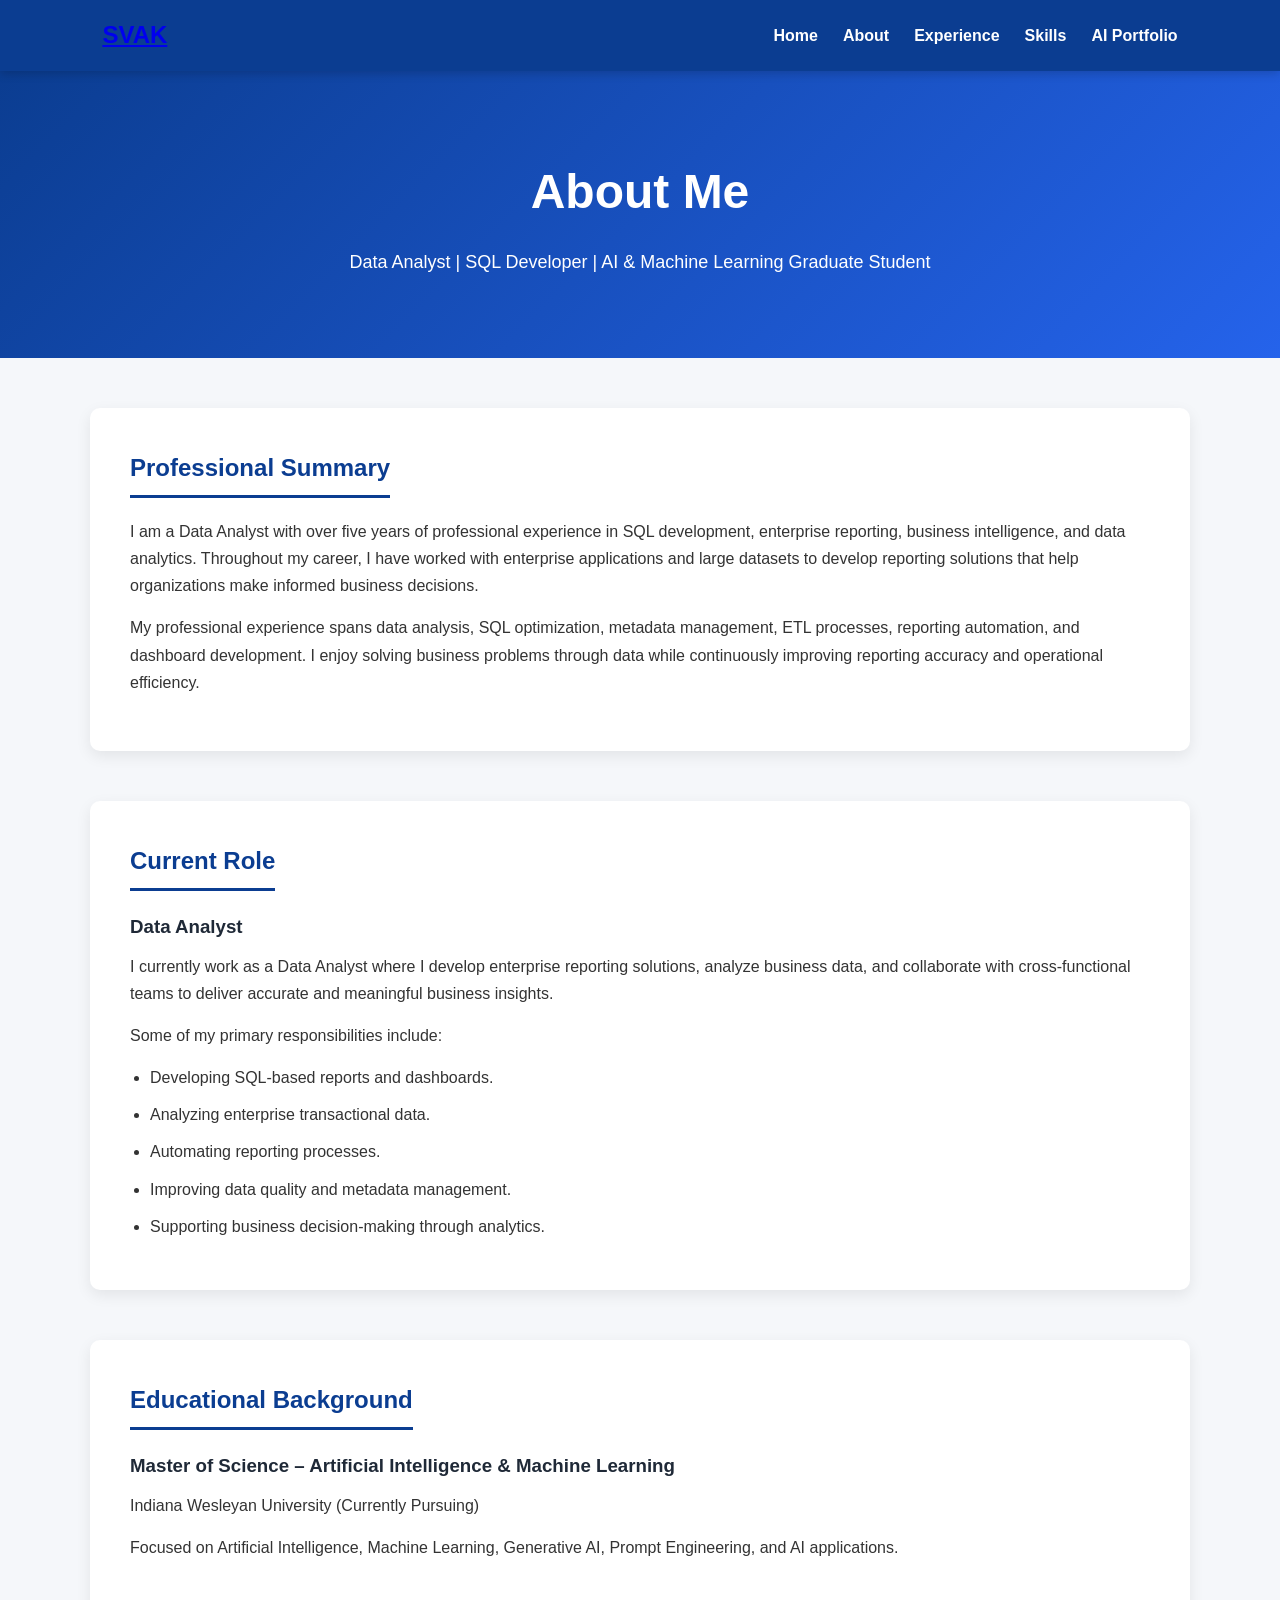
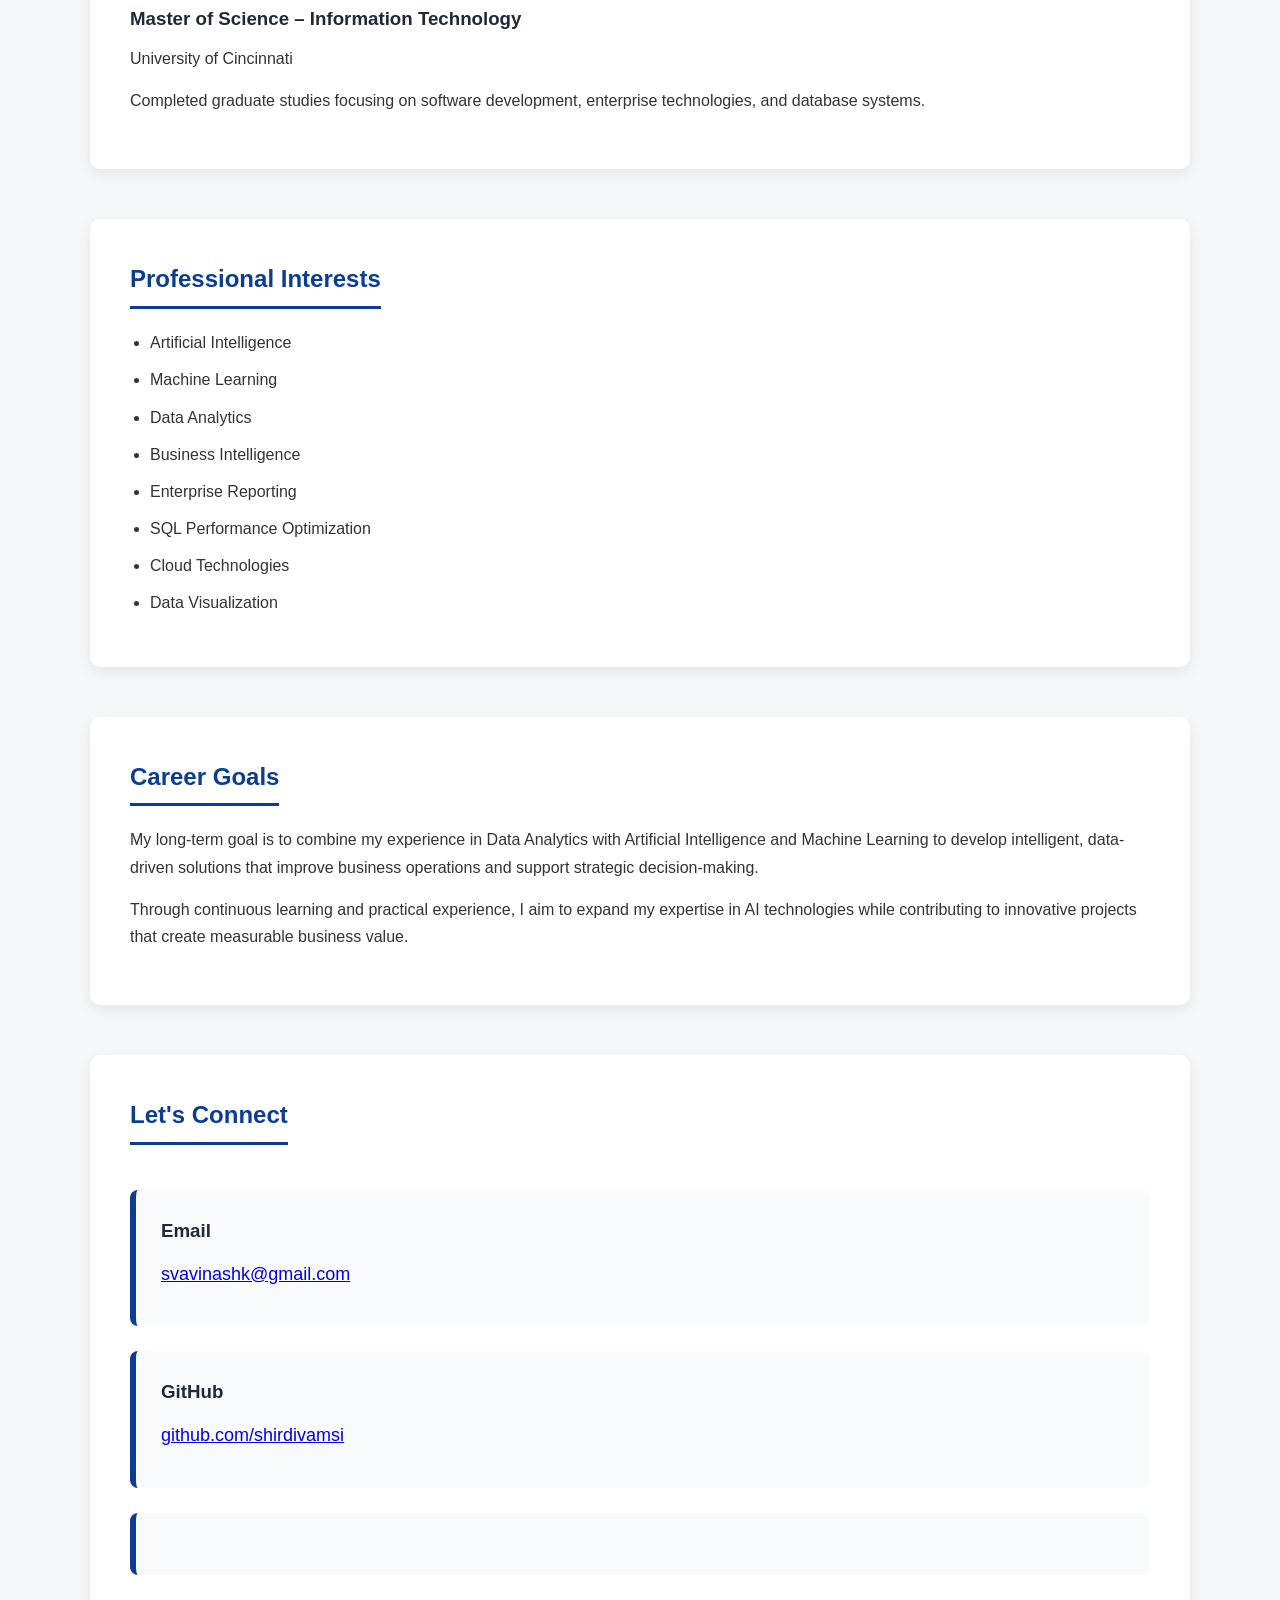
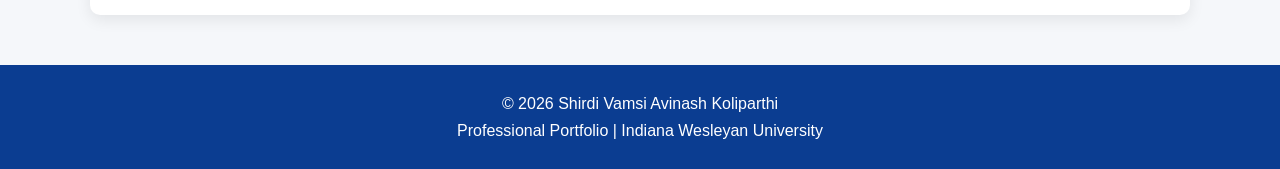
==== about.html @ 18cac004 "about.html" ====
<!DOCTYPE html>
<html lang="en">

<head>

<meta charset="UTF-8">
<meta name="viewport" content="width=device-width, initial-scale=1.0">

<title>About Me | Shirdi Vamsi Avinash Koliparthi</title>

<link rel="stylesheet" href="style.css">

</head>

<body>

<nav>

<div class="logo">

<a href="#contact">SVAK</a>

</div>

<ul>

<li><a href="index.html">Home</a></li>

<li><a href="about.html">About</a></li>

<li><a href="experience.html">Experience</a></li>

<li><a href="skills.html">Skills</a></li>

<li><a href="portfolio.html">AI Portfolio</a></li>

</ul>

</nav>

<header class="page-header">

<h1>About Me</h1>

<p>

Data Analyst | SQL Developer | AI & Machine Learning Graduate Student

</p>

</header>

<section>

<h2>Professional Summary</h2>

<p>

I am a Data Analyst with over five years of professional experience in SQL development, enterprise reporting, business intelligence, and data analytics. Throughout my career, I have worked with enterprise applications and large datasets to develop reporting solutions that help organizations make informed business decisions.

</p>

<p>

My professional experience spans data analysis, SQL optimization, metadata management, ETL processes, reporting automation, and dashboard development. I enjoy solving business problems through data while continuously improving reporting accuracy and operational efficiency.

</p>

</section>

<section>

<h2>Current Role</h2>

<h3>Data Analyst</h3>

<p>

I currently work as a Data Analyst where I develop enterprise reporting solutions, analyze business data, and collaborate with cross-functional teams to deliver accurate and meaningful business insights.

</p>

<p>

Some of my primary responsibilities include:

</p>

<ul>

<li>Developing SQL-based reports and dashboards.</li>

<li>Analyzing enterprise transactional data.</li>

<li>Automating reporting processes.</li>

<li>Improving data quality and metadata management.</li>

<li>Supporting business decision-making through analytics.</li>

</ul>

</section>

<section>

<h2>Educational Background</h2>

<h3>Master of Science – Artificial Intelligence & Machine Learning</h3>

<p>

Indiana Wesleyan University (Currently Pursuing)

</p>

<p>

Focused on Artificial Intelligence, Machine Learning, Generative AI, Prompt Engineering, and AI applications.

</p>

<br>

<h3>Master of Science – Information Technology</h3>

<p>

University of Cincinnati

</p>

<p>

Completed graduate studies focusing on software development, enterprise technologies, and database systems.

</p>

</section>

<section>

<h2>Professional Interests</h2>

<ul>

<li>Artificial Intelligence</li>

<li>Machine Learning</li>

<li>Data Analytics</li>

<li>Business Intelligence</li>

<li>Enterprise Reporting</li>

<li>SQL Performance Optimization</li>

<li>Cloud Technologies</li>

<li>Data Visualization</li>

</ul>

</section>

<section>

<h2>Career Goals</h2>

<p>

My long-term goal is to combine my experience in Data Analytics with Artificial Intelligence and Machine Learning to develop intelligent, data-driven solutions that improve business operations and support strategic decision-making.

</p>

<p>

Through continuous learning and practical experience, I aim to expand my expertise in AI technologies while contributing to innovative projects that create measurable business value.

</p>

</section>

<section id="contact">

<h2>Let's Connect</h2>

<div class="card">

<h3>Email</h3>

<p>

<a href="mailto:svavinashk@gmail.com">

svavinashk@gmail.com

</a>

</p>

</div>

<div class="card">

<h3>GitHub</h3>

<p>

<a href="https://github.com/shirdivamsi" target="_blank">

github.com/shirdivamsi

</a>

</p>

</div>

<div class="card">

<p>

</p>

</div>

</section>

<footer>

<p>

© 2026 Shirdi Vamsi Avinash Koliparthi

</p>

<p>

Professional Portfolio | Indiana Wesleyan University

</p>

</footer>

</body>

</html>
---- style.css ----
/* ==========================================
   GLOBAL STYLES
========================================== */

*{
    margin:0;
    padding:0;
    box-sizing:border-box;
    scroll-behavior:smooth;
}

body{
    font-family:Arial, Helvetica, sans-serif;
    line-height:1.7;
    background:#f5f7fa;
    color:#333;
}

/* ==========================================
   NAVIGATION
========================================== */

nav{
    position:sticky;
    top:0;
    width:100%;
    background:#0b3d91;
    display:flex;
    justify-content:space-between;
    align-items:center;
    padding:15px 8%;
    z-index:1000;
    box-shadow:0 2px 10px rgba(0,0,0,.2);
}

.logo{
    color:#fff;
    font-size:24px;
    font-weight:bold;
}

nav ul{
    list-style:none;
    display:flex;
}

nav ul li{
    margin-left:25px;
}

nav ul li a{
    color:white;
    text-decoration:none;
    font-weight:600;
    transition:.3s;
}

nav ul li a:hover{
    color:#ffd54f;
}

/* ==========================================
   HERO SECTION
========================================== */

header{
    background:linear-gradient(135deg,#0b3d91,#2563eb);
    color:white;
    text-align:center;
    padding:80px 20px;
}

header h1{
    font-size:48px;
    margin-bottom:15px;
}

header h2{
    font-size:24px;
    font-weight:400;
    margin-bottom:20px;
}

header p{
    max-width:850px;
    margin:auto;
    font-size:18px;
}

/* ==========================================
   SECTION
========================================== */

section{
    max-width:1100px;
    margin:50px auto;
    background:white;
    padding:40px;
    border-radius:10px;
    box-shadow:0 5px 15px rgba(0,0,0,.08);
}

section h2{
    color:#0b3d91;
    margin-bottom:20px;
    border-bottom:3px solid #0b3d91;
    display:inline-block;
    padding-bottom:6px;
}

section h3{
    color:#1f2937;
    margin-bottom:10px;
}

section p{
    margin-bottom:15px;
}

section ul{
    margin-left:20px;
}

section li{
    margin-bottom:10px;
}

/* ==========================================
   EXPERIENCE CARDS
========================================== */

.card{
    margin-top:25px;
    padding:25px;
    border-left:6px solid #0b3d91;
    background:#f8fafc;
    border-radius:8px;
    transition:.3s;
}

.card:hover{
    transform:translateY(-5px);
    box-shadow:0 10px 20px rgba(0,0,0,.12);
}

/* ==========================================
   SKILLS
========================================== */

.skills{
    display:grid;
    grid-template-columns:repeat(auto-fit,minmax(220px,1fr));
    gap:20px;
    margin-top:25px;
}

.skill-box{
    background:#eef4ff;
    padding:20px;
    border-radius:10px;
    text-align:center;
    transition:.3s;
}

.skill-box:hover{
    background:#dce9ff;
    transform:translateY(-5px);
}

.skill-box h3{
    color:#0b3d91;
    margin-bottom:15px;
}

.skill-box p{
    margin:6px 0;
}

/* ==========================================
   PROJECTS
========================================== */

.projects{
    display:grid;
    grid-template-columns:repeat(auto-fit,minmax(250px,1fr));
    gap:25px;
    margin-top:25px;
}

/* ==========================================
   BUTTON
========================================== */

.button{
    display:inline-block;
    margin-top:15px;
    background:#0b3d91;
    color:white;
    text-decoration:none;
    padding:12px 25px;
    border-radius:6px;
    transition:.3s;
}

.button:hover{
    background:#2563eb;
}

/* ==========================================
   CONTACT
========================================== */

#contact p{
    margin:12px 0;
    font-size:18px;
}

/* ==========================================
   FOOTER
========================================== */

footer{
    text-align:center;
    background:#0b3d91;
    color:white;
    padding:25px;
    margin-top:50px;
}

/* ==========================================
   RESPONSIVE
========================================== */

@media(max-width:768px){

nav{
    flex-direction:column;
    padding:15px;
}

nav ul{
    flex-wrap:wrap;
    justify-content:center;
    margin-top:10px;
}

nav ul li{
    margin:8px;
}

header h1{
    font-size:34px;
}

header h2{
    font-size:20px;
}

section{
    margin:20px;
    padding:25px;
}

}
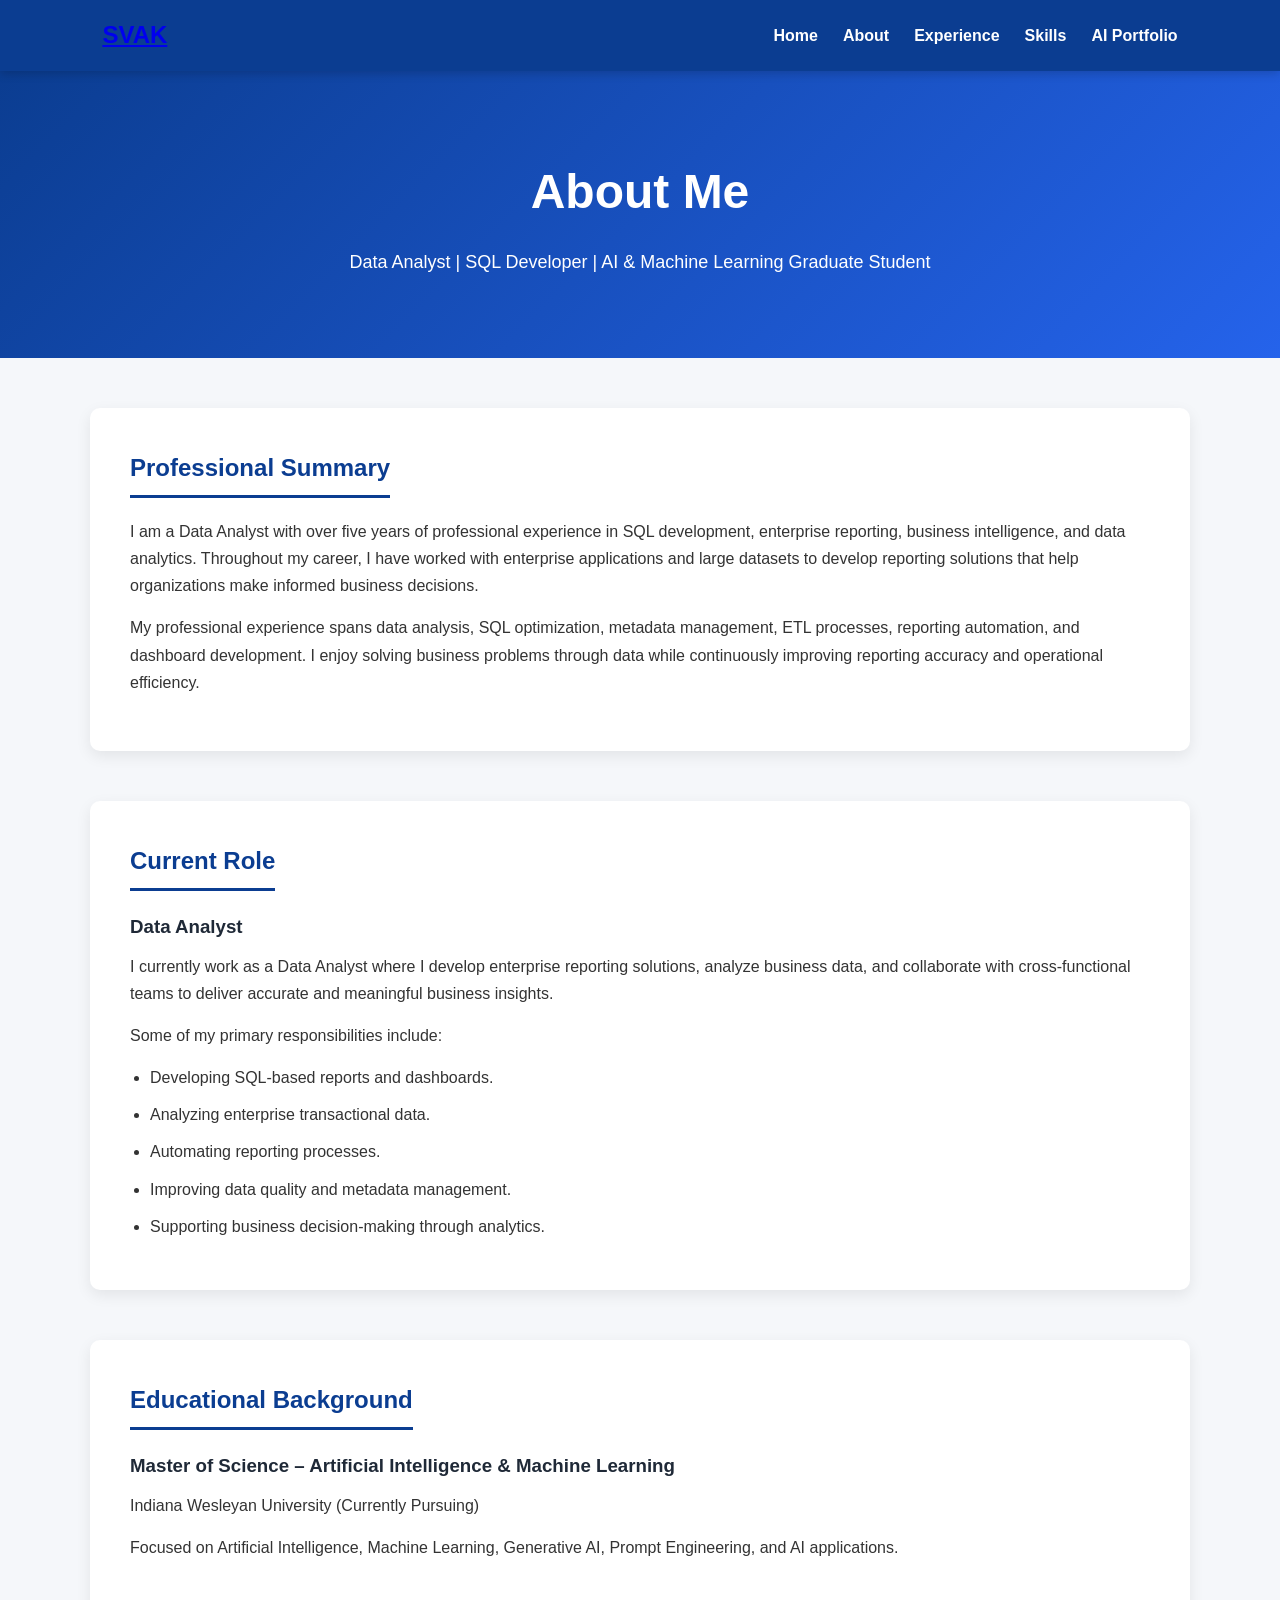
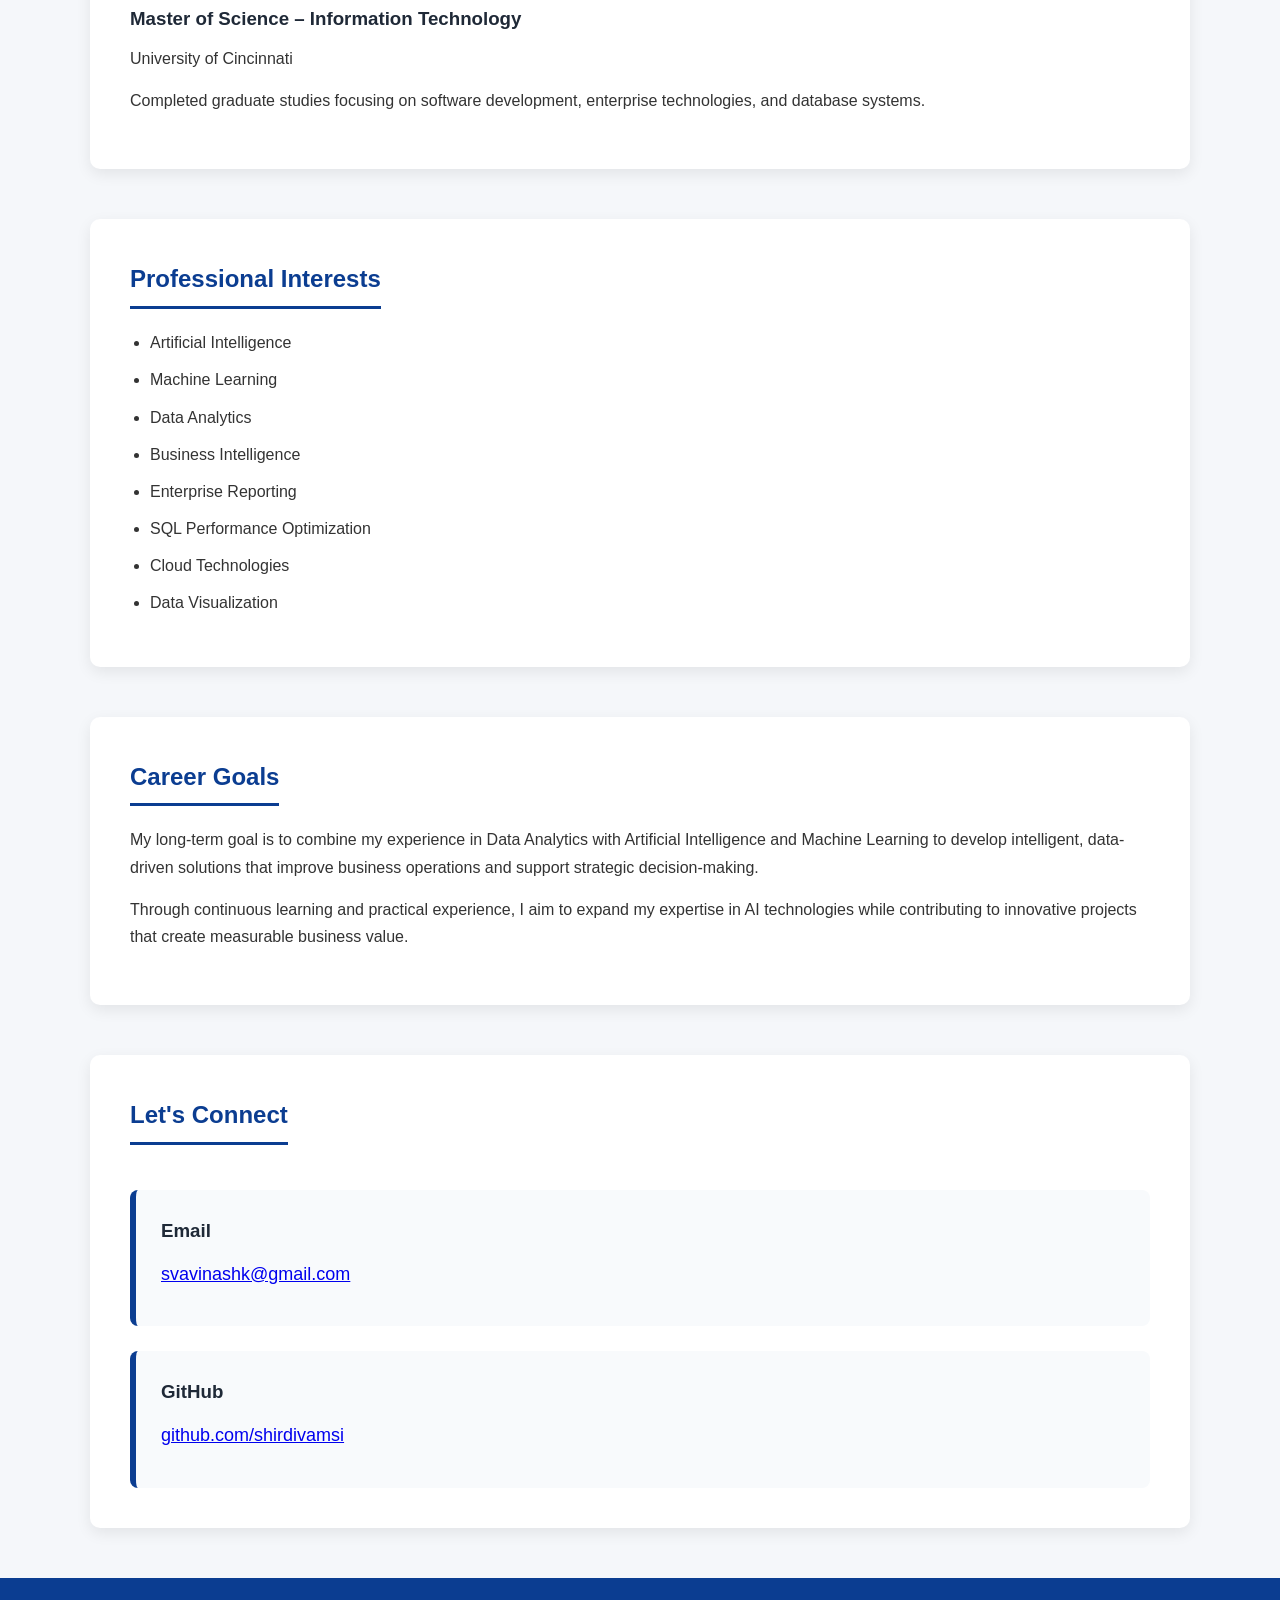
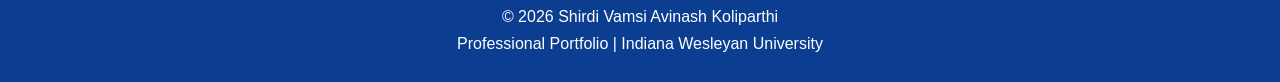
==== commit b40bf005: "about.html" ====
--- a/about.html
+++ b/about.html
@@ -215,17 +215,7 @@
 </a>
 
 </p>
-
-</div>
-
-<div class="card">
-
-<p>
-
-</p>
-
-</div>
-
+  
 </section>
 
 <footer>
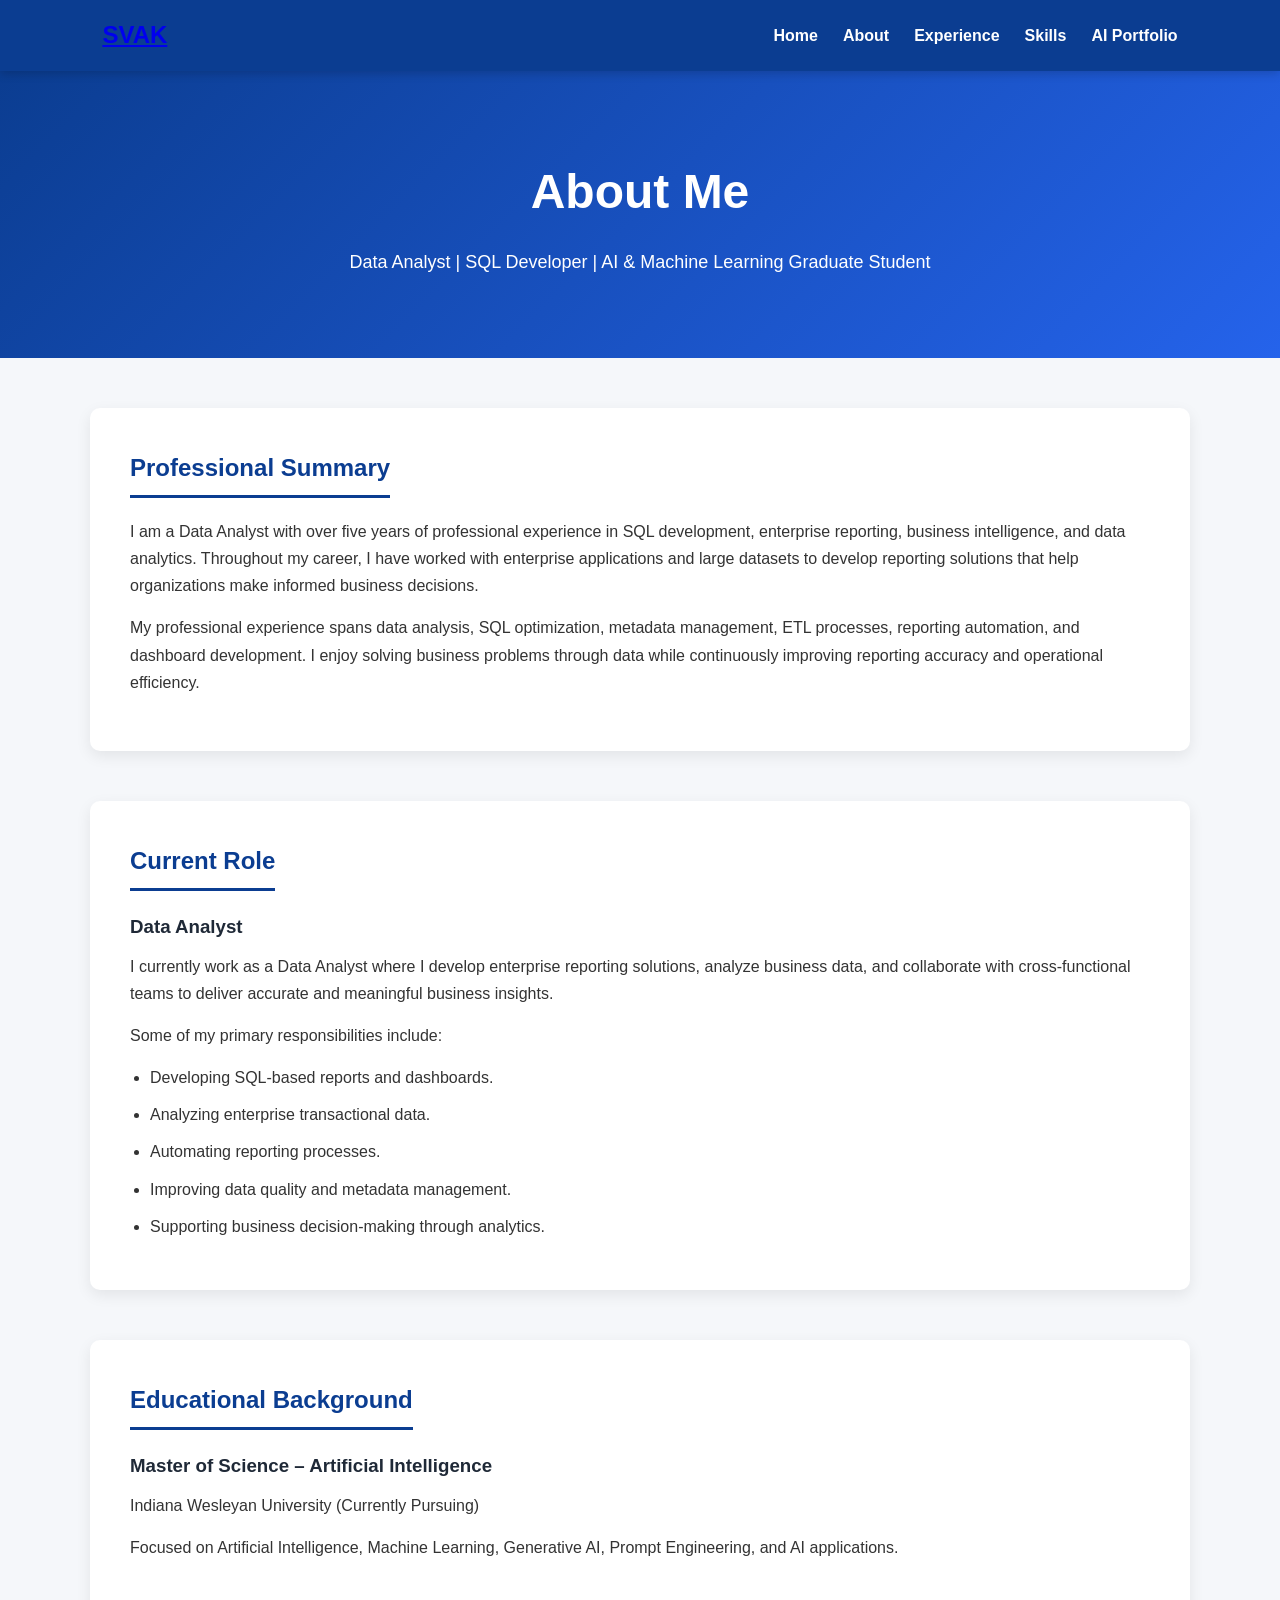
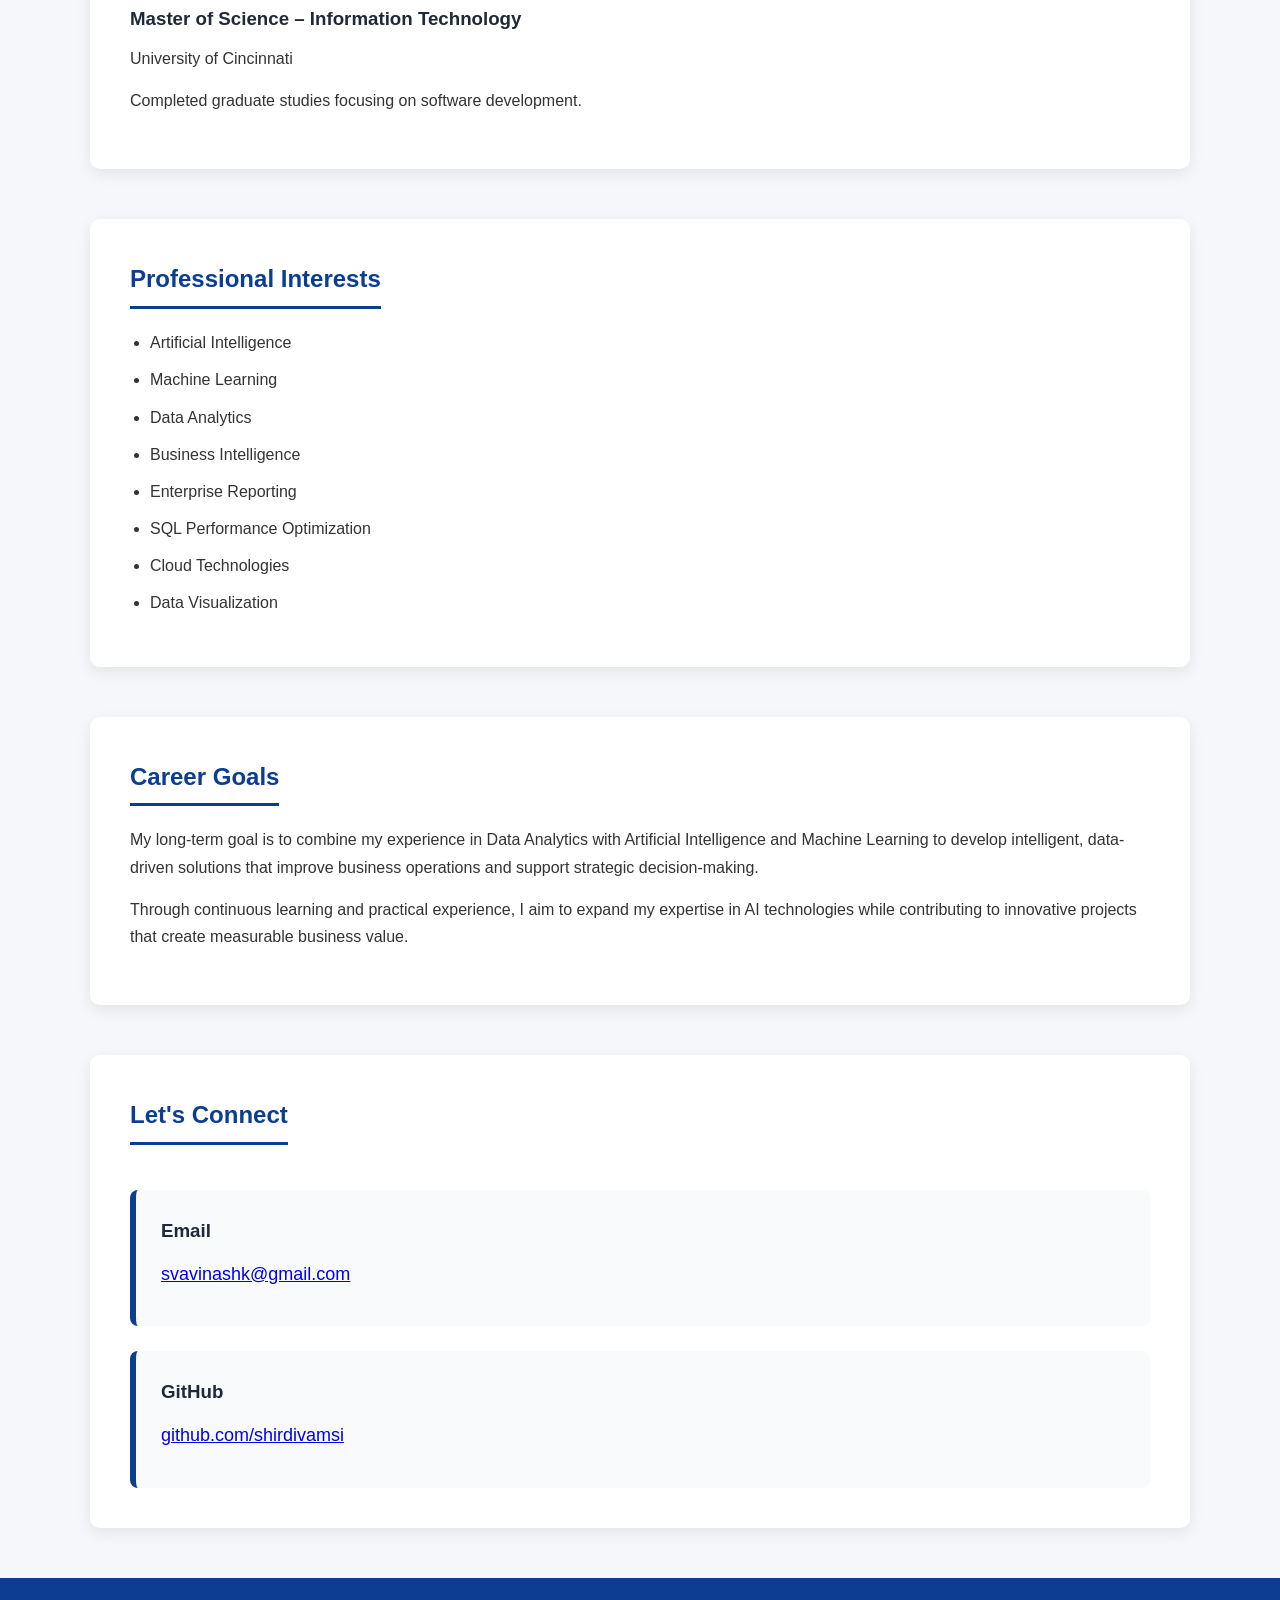
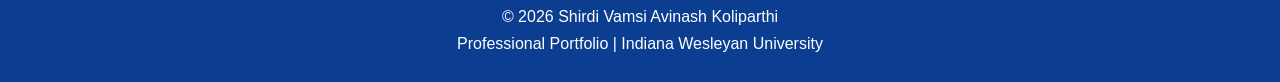
==== commit 8843a2a1: "about.html" ====
--- a/about.html
+++ b/about.html
@@ -106,7 +106,7 @@
 
 <h2>Educational Background</h2>
 
-<h3>Master of Science – Artificial Intelligence & Machine Learning</h3>
+<h3>Master of Science – Artificial Intelligence</h3>
 
 <p>
 
@@ -132,7 +132,7 @@
 
 <p>
 
-Completed graduate studies focusing on software development, enterprise technologies, and database systems.
+Completed graduate studies focusing on software development.
 
 </p>
 
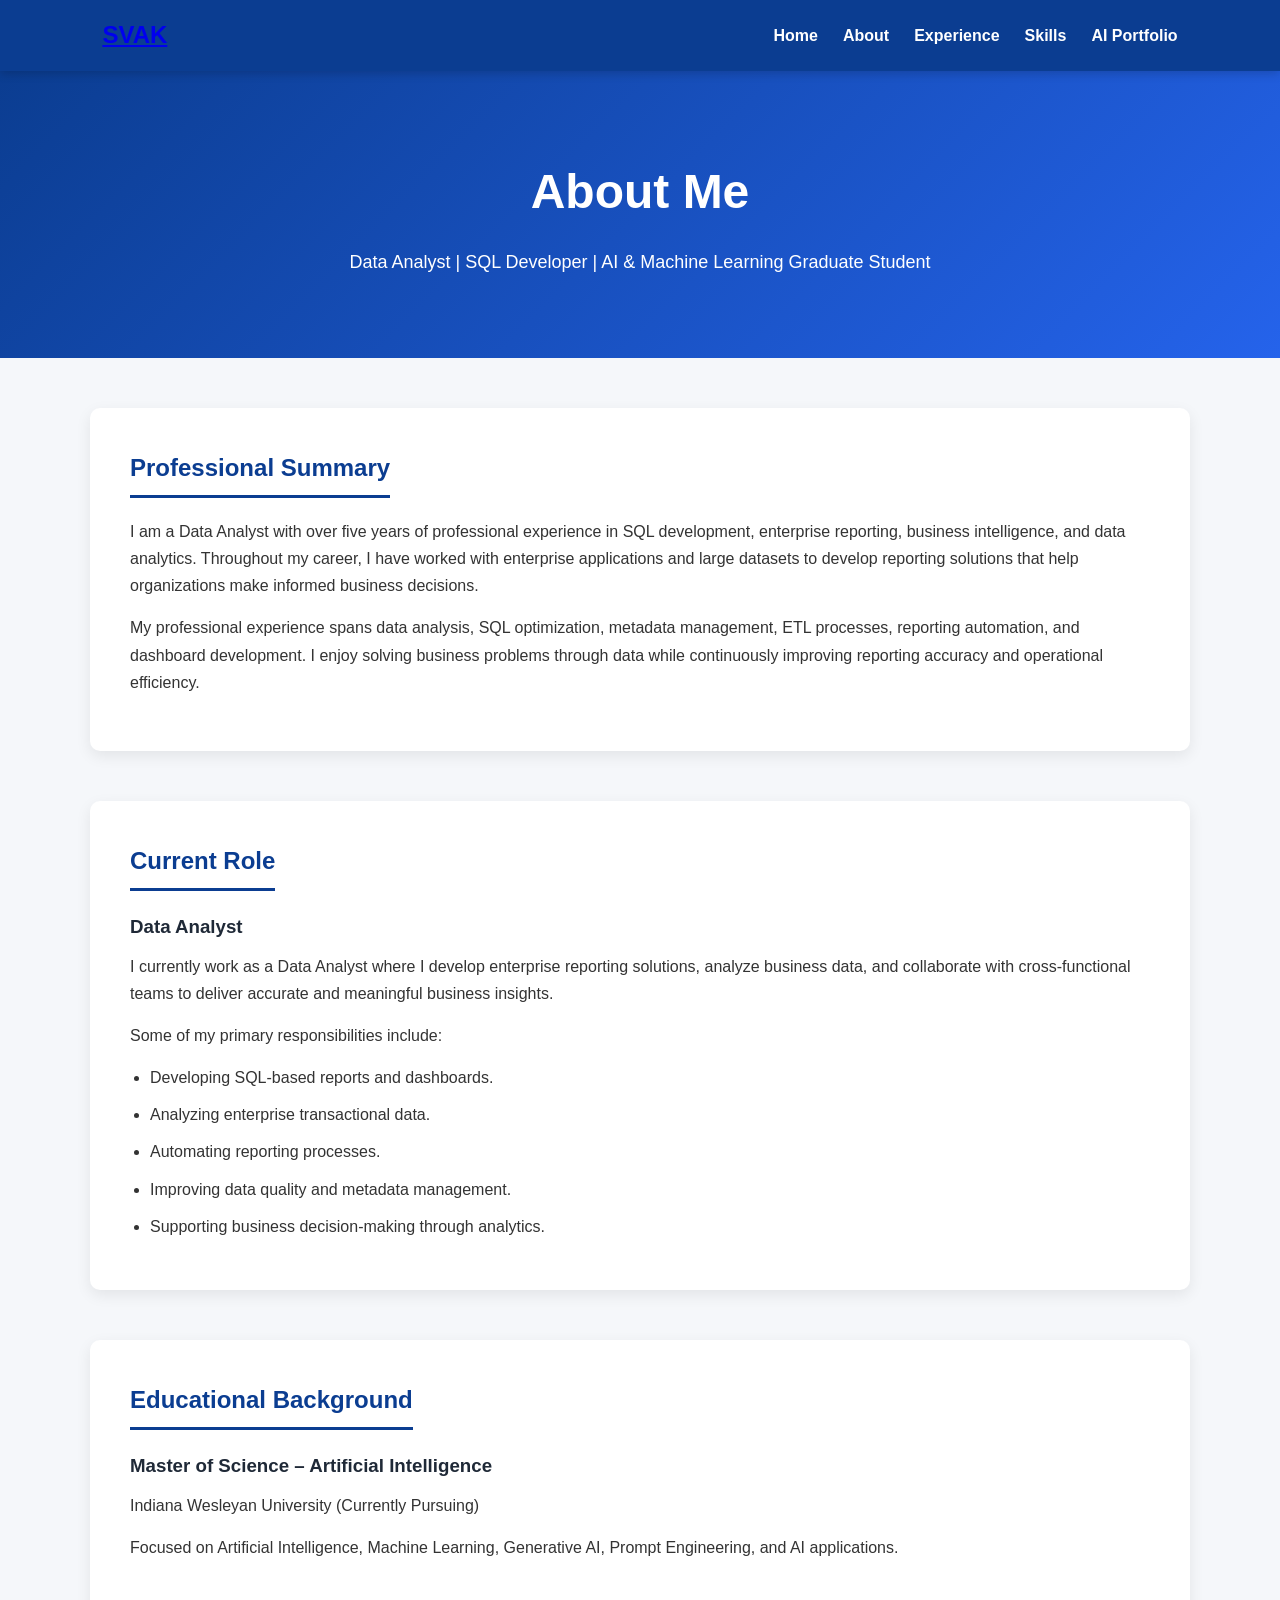
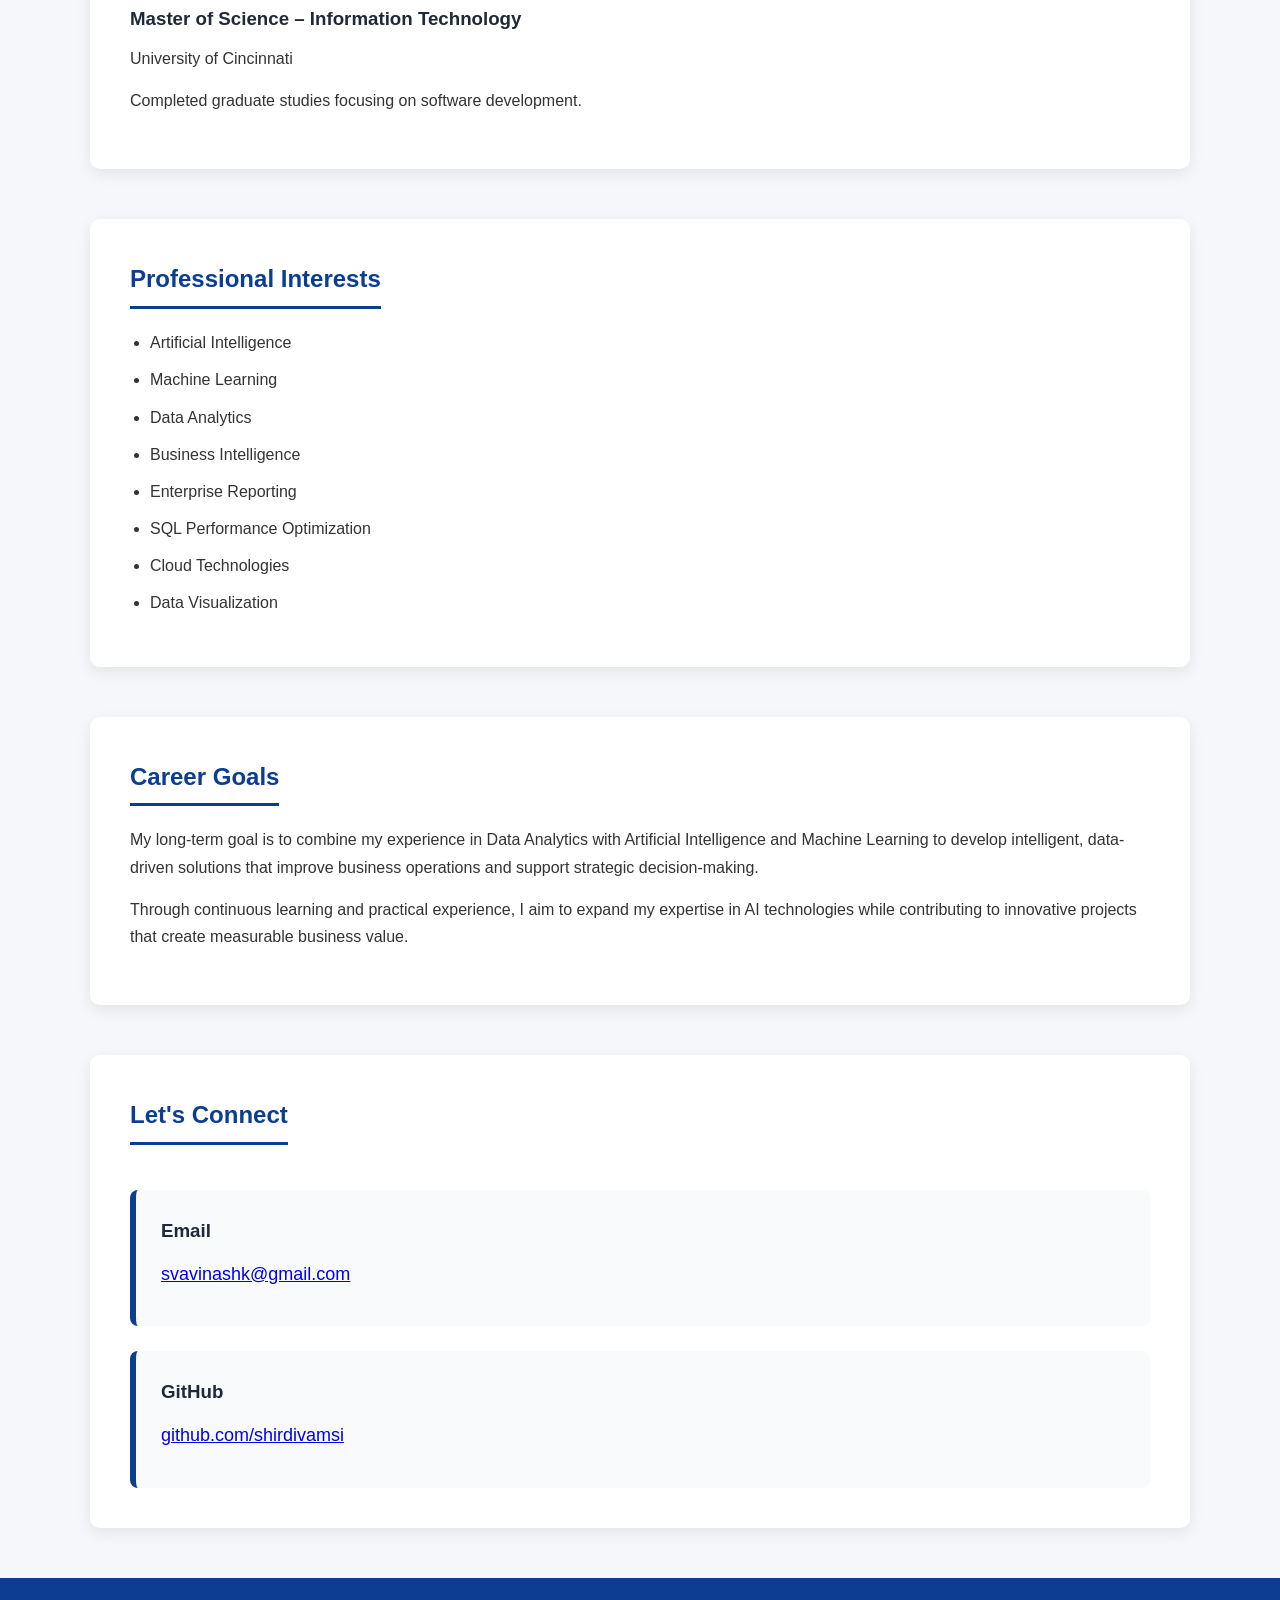
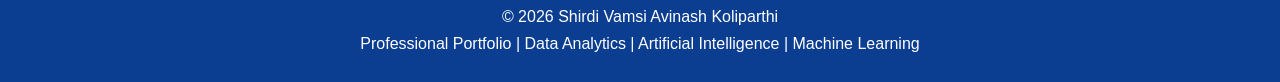
==== commit 90fb70ff: "about.html" ====
--- a/about.html
+++ b/about.html
@@ -228,7 +228,7 @@
 
 <p>
 
-Professional Portfolio | Indiana Wesleyan University
+Professional Portfolio | Data Analytics | Artificial Intelligence | Machine Learning
 
 </p>
 
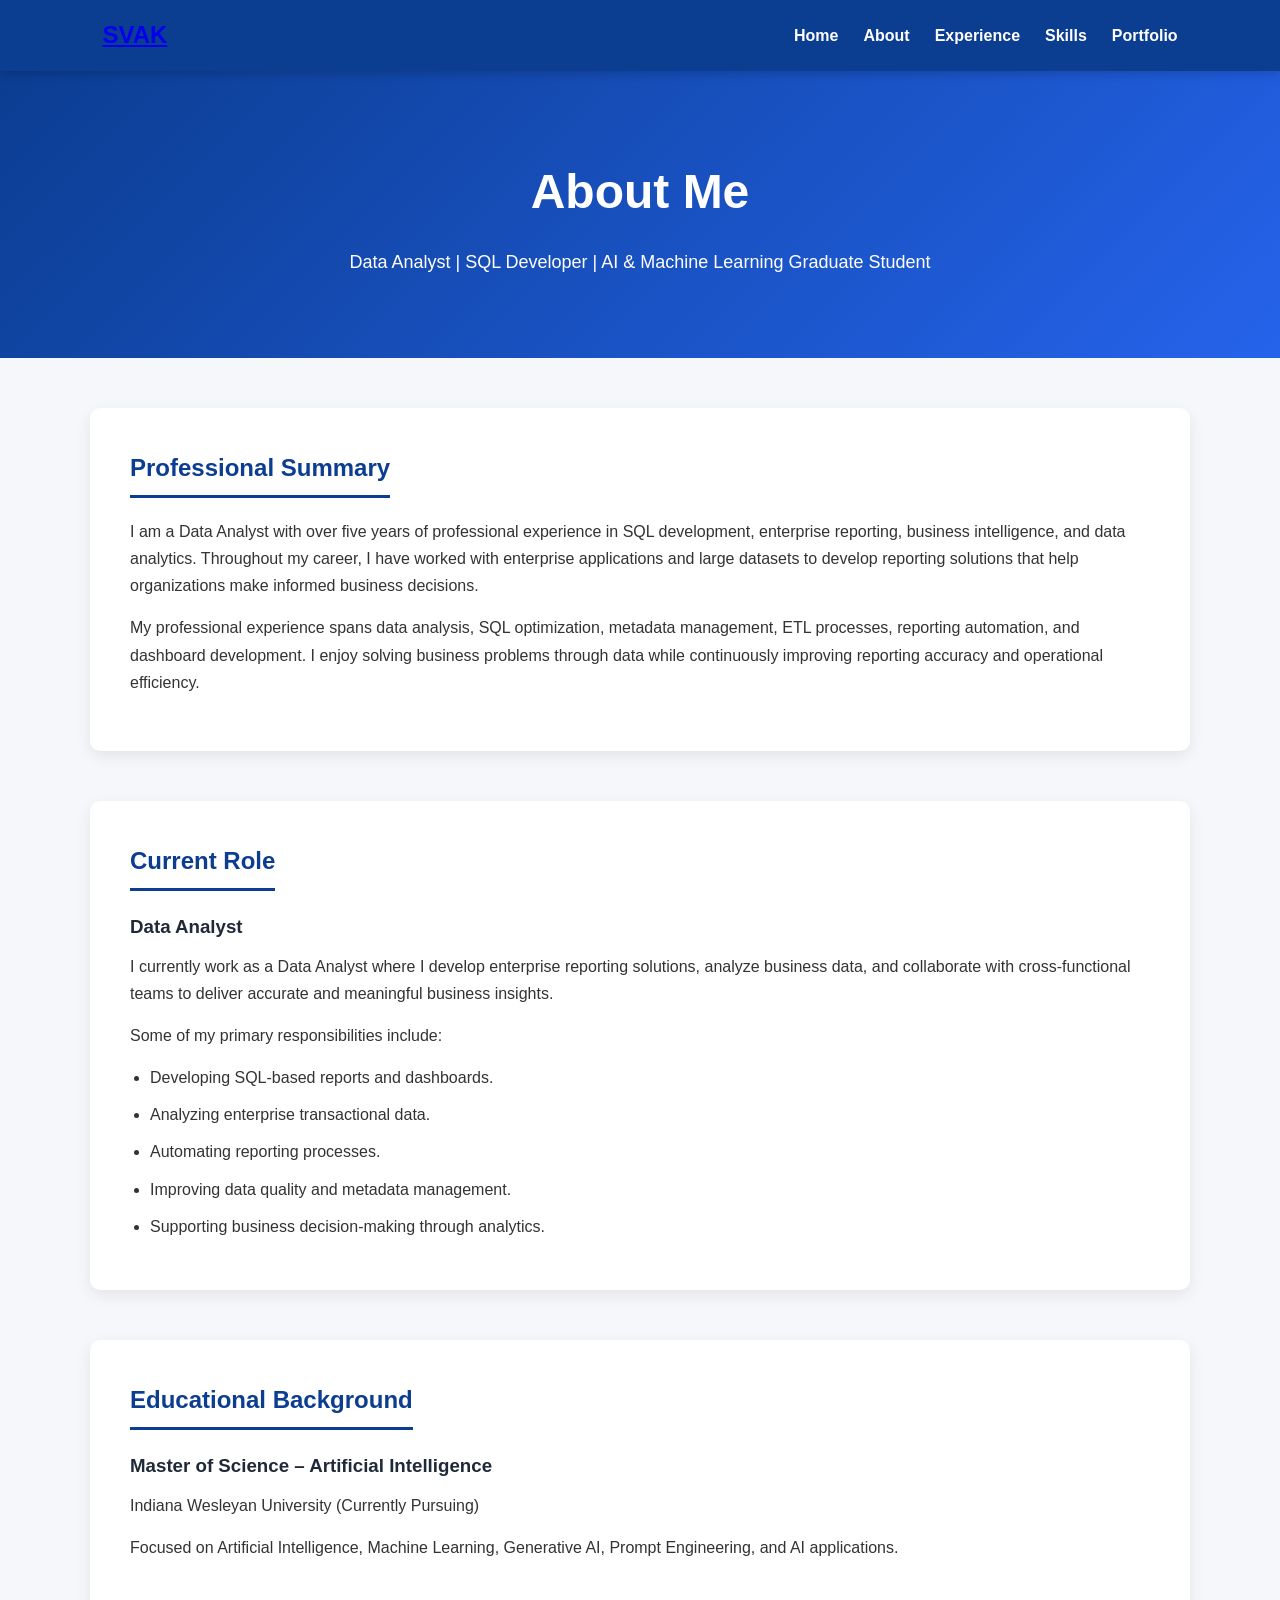
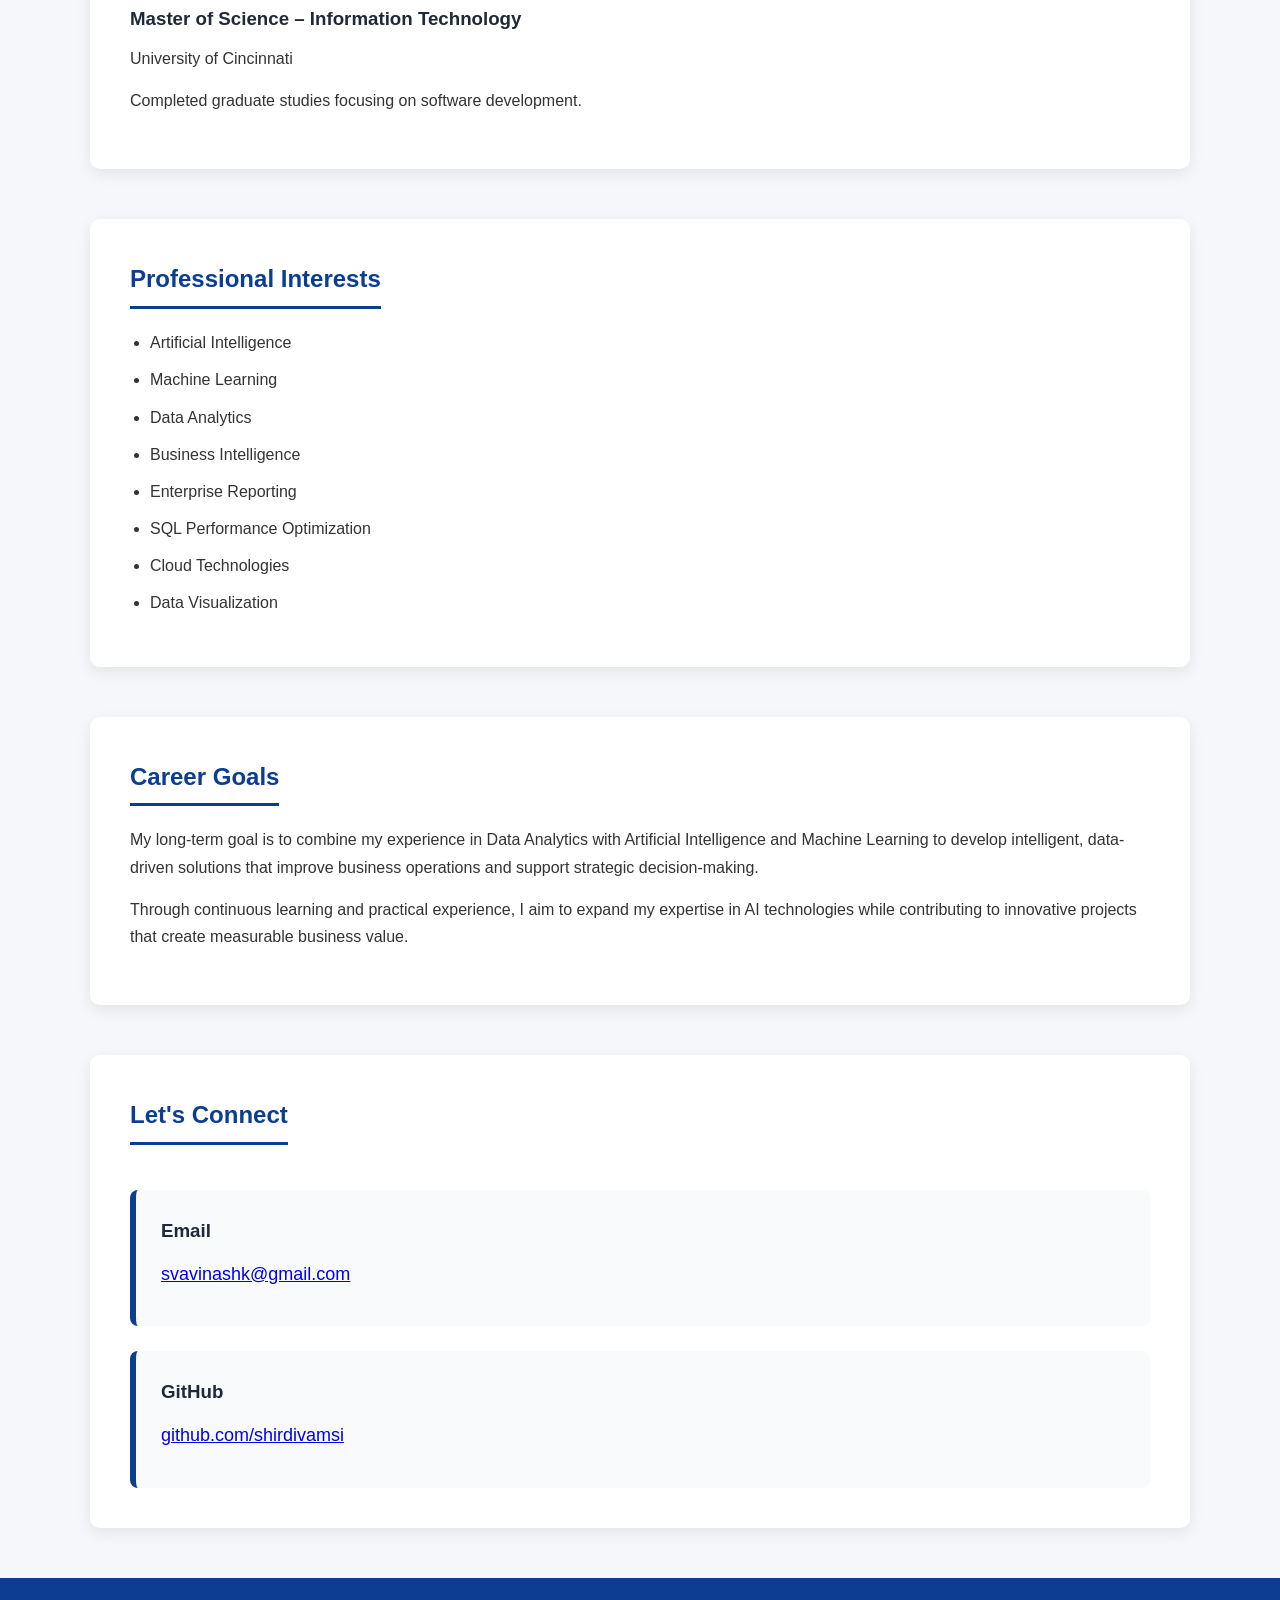
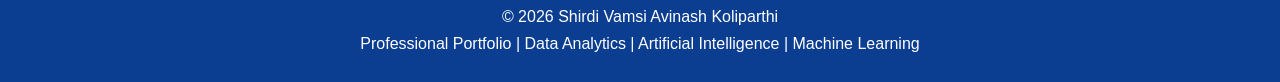
==== commit 429f6bc0: "Update about.html" ====
--- a/about.html
+++ b/about.html
@@ -32,7 +32,7 @@
 
 <li><a href="skills.html">Skills</a></li>
 
-<li><a href="portfolio.html">AI Portfolio</a></li>
+<li><a href="portfolio.html">Portfolio</a></li>
 
 </ul>
 
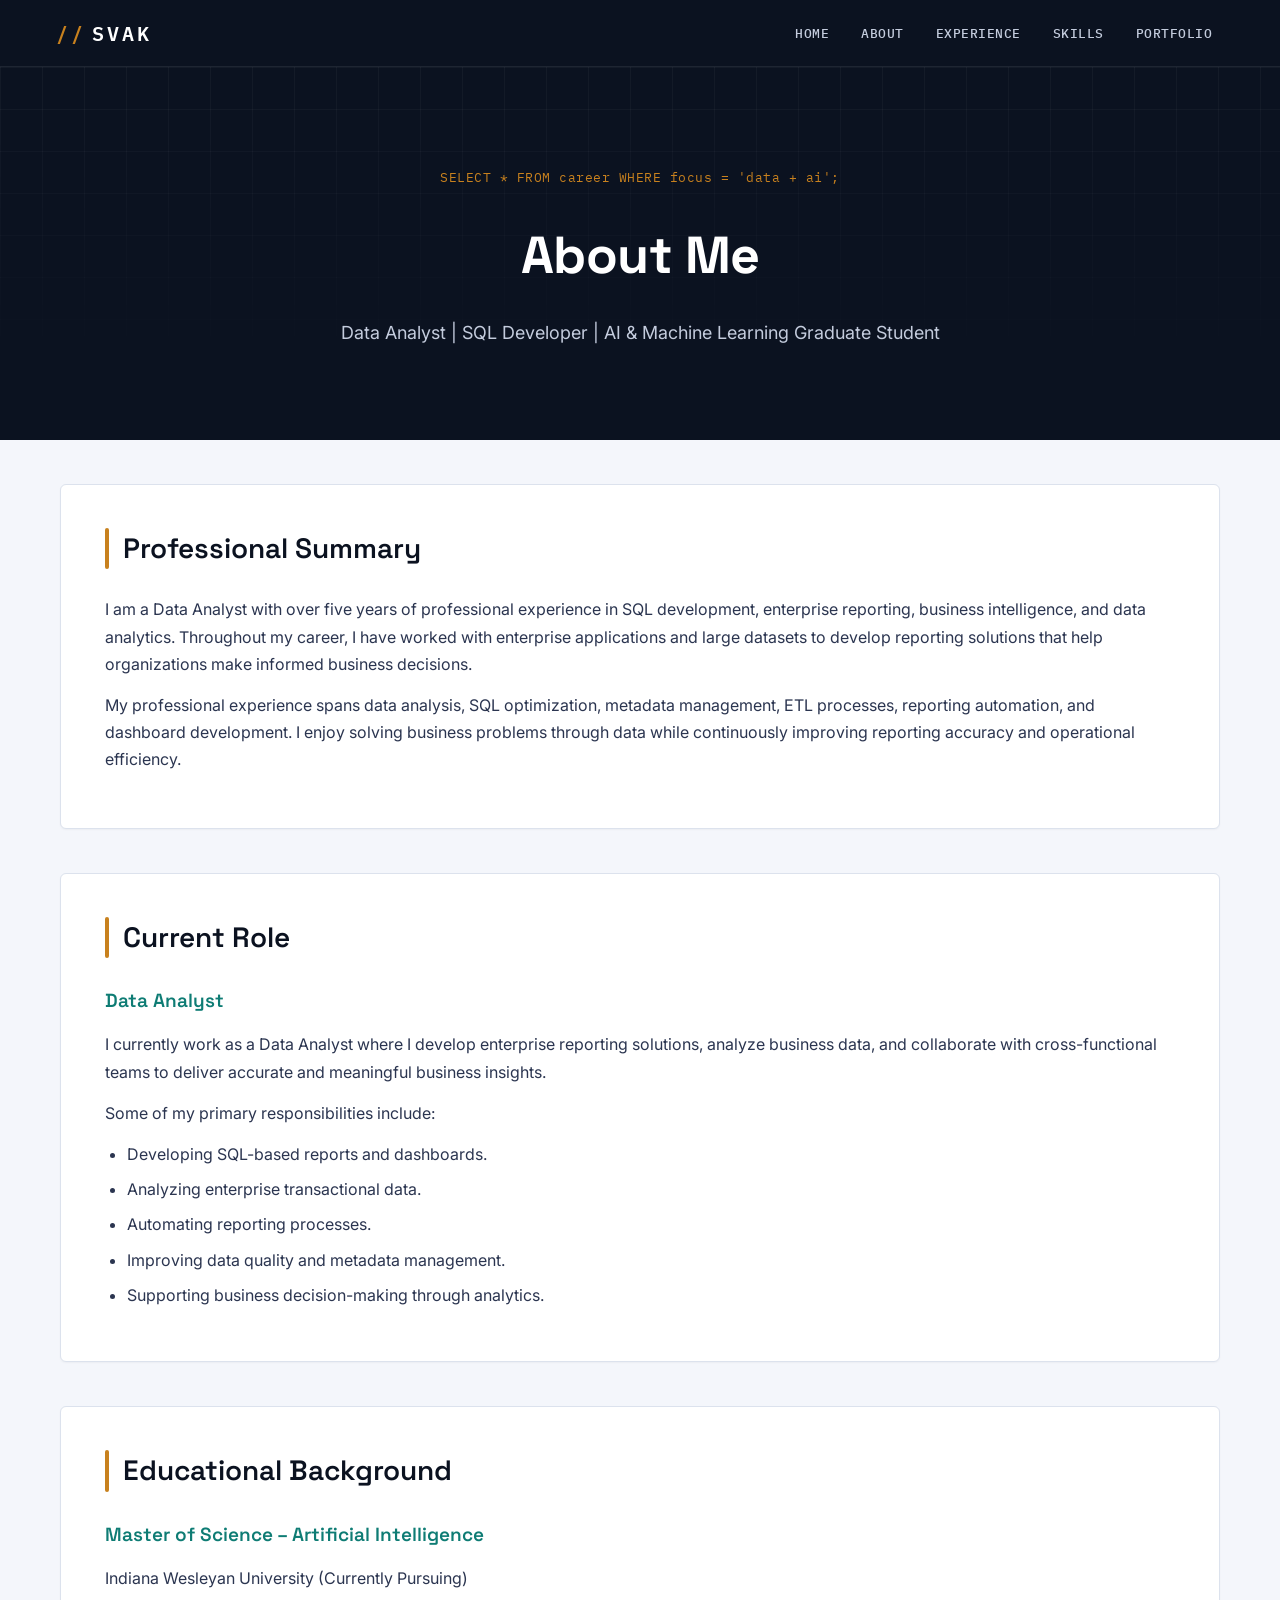
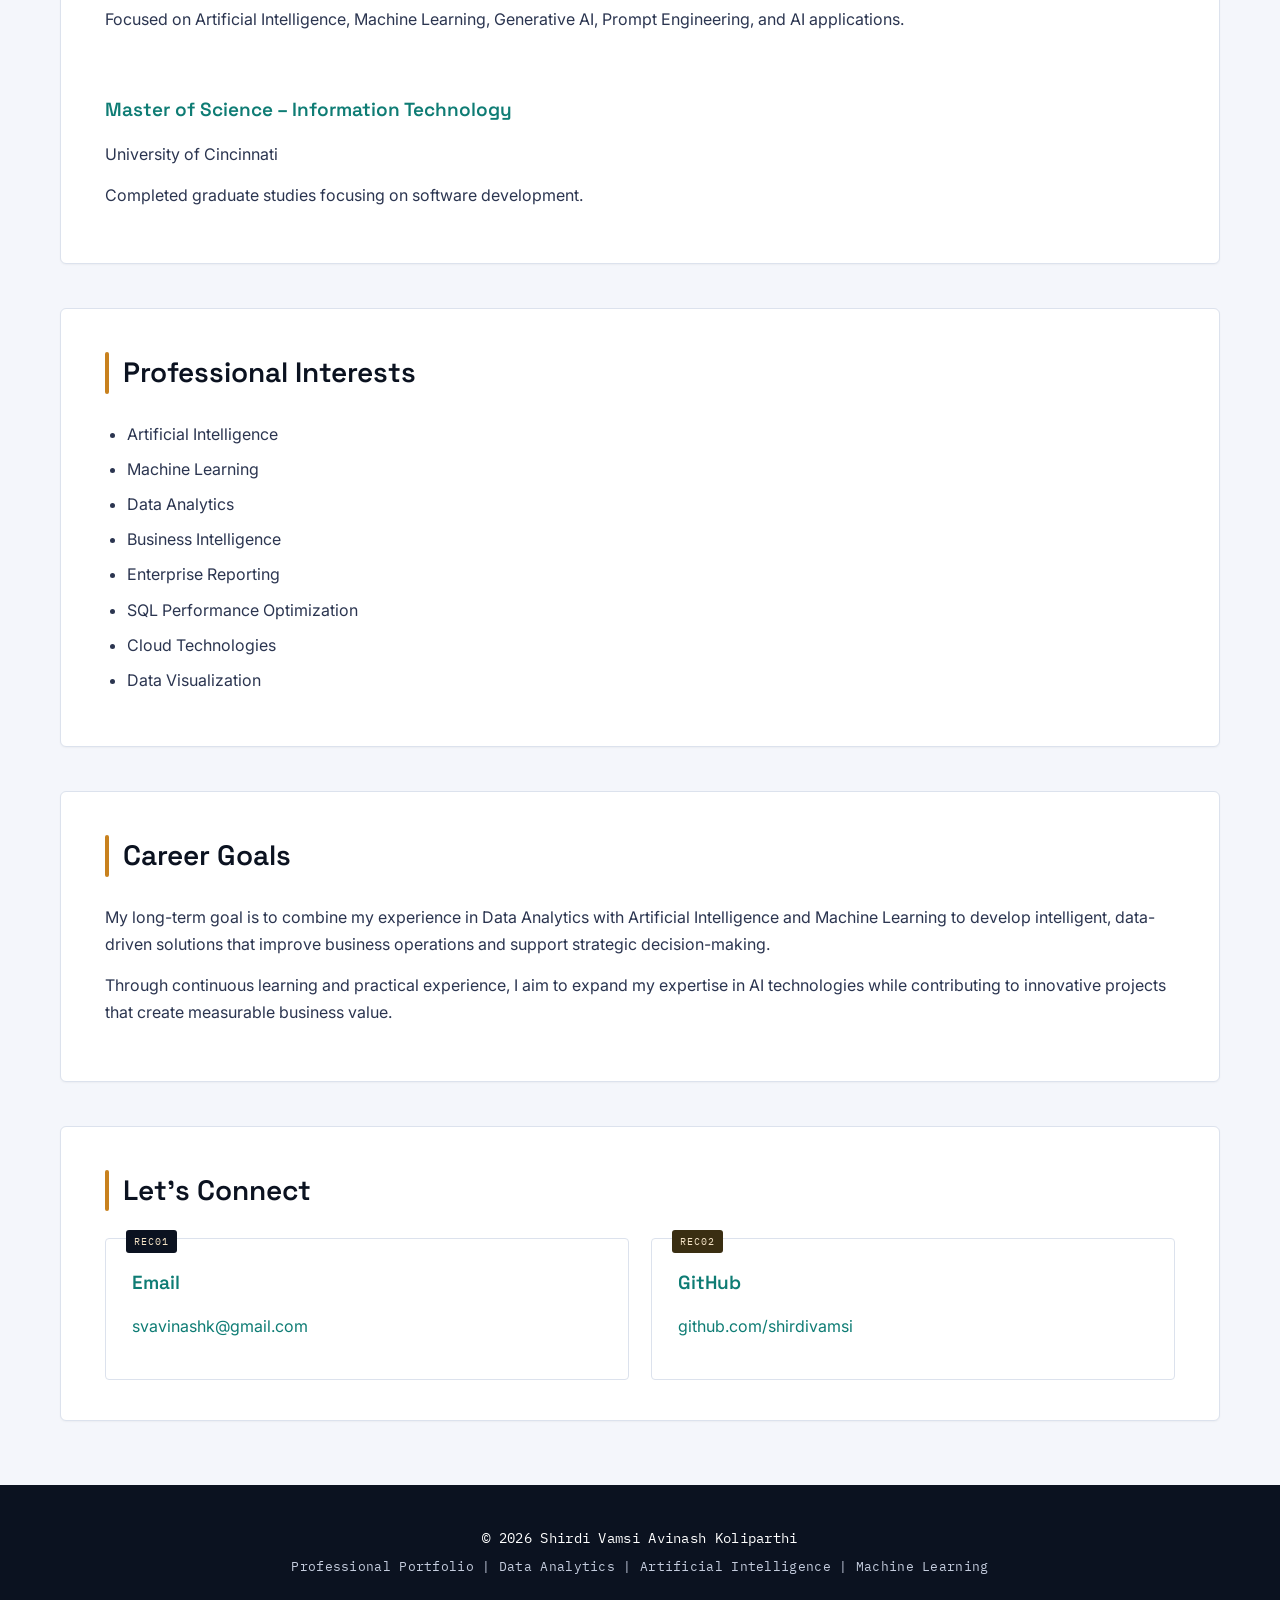
==== commit c5edbe24: "Add motion and visual polish to the structured-record theme Adds a typed hero SQL line, scroll-trigg" ====
--- a/about.html
+++ b/about.html
@@ -186,7 +186,9 @@
 
 <h2>Let's Connect</h2>
 
-<div class="card">
+<div class="cards">
+
+<div class="card reveal">
 
 <h3>Email</h3>
 
@@ -202,7 +204,7 @@
 
 </div>
 
-<div class="card">
+<div class="card reveal">
 
 <h3>GitHub</h3>
 
@@ -215,7 +217,11 @@
 </a>
 
 </p>
-  
+
+</div>
+
+</div>
+
 </section>
 
 <footer>
@@ -234,6 +240,8 @@
 
 </footer>
 
+<script src="script.js" defer></script>
+
 </body>
 
 </html>
--- a/style.css
+++ b/style.css
@@ -1,264 +1,556 @@
-/* ==========================================
-   GLOBAL STYLES
-========================================== */
-
-*{
-    margin:0;
-    padding:0;
-    box-sizing:border-box;
-    scroll-behavior:smooth;
+/* ===========================================================
+   Portfolio Theme — "Structured Record" system
+   Identity: SQL / data analyst grounded in structured records,
+   query language, and tabular precision — built for a portfolio
+   that is transitioning toward AI & Machine Learning.
+   =========================================================== */
+
+@import url('https://fonts.googleapis.com/css2?family=Space+Grotesk:wght@500;600;700&family=Inter:wght@400;500;600&family=IBM+Plex+Mono:wght@400;500;600&display=swap');
+
+:root{
+  /* Color tokens */
+  --ink-900:#0B1220;      /* primary text / nav / footer */
+  --ink-700:#2B3550;      /* secondary text */
+  --ink-500:#5B6B8C;      /* muted text */
+  --paper:#F4F6FB;        /* page background */
+  --card:#FFFFFF;         /* card surfaces */
+  --line:#DCE2ED;         /* hairline borders / grid rules */
+  --accent-amber:#C8811E; /* signature accent — query highlight */
+  --accent-amber-soft:#F4E3C6;
+  --accent-teal:#0E7C74;  /* secondary accent — AI/ML thread */
+  --accent-teal-soft:#D8ECE9;
+
+  /* Type */
+  --font-display:'Space Grotesk',Arial,sans-serif;
+  --font-body:'Inter',Segoe UI,Arial,sans-serif;
+  --font-mono:'IBM Plex Mono',Consolas,monospace;
+}
+
+*{margin:0;padding:0;box-sizing:border-box;}
+html{scroll-behavior:smooth;}
+
+@media (prefers-reduced-motion: reduce){
+  html{scroll-behavior:auto;}
+  *{animation-duration:0.01ms !important;transition-duration:0.01ms !important;}
+  .reveal{opacity:1 !important;transform:none !important;}
 }
 
 body{
-    font-family:Arial, Helvetica, sans-serif;
-    line-height:1.7;
-    background:#f5f7fa;
-    color:#333;
-}
-
-/* ==========================================
-   NAVIGATION
-========================================== */
-
+  font-family:var(--font-body);
+  background:
+    linear-gradient(var(--paper),var(--paper)),
+    repeating-linear-gradient(
+      0deg,
+      rgba(11,18,32,0.035) 0px,
+      rgba(11,18,32,0.035) 1px,
+      transparent 1px,
+      transparent 32px
+    );
+  color:var(--ink-900);
+  line-height:1.7;
+  font-size:16px;
+}
+
+::selection{
+  background:var(--accent-amber-soft);
+  color:var(--ink-900);
+}
+
+a{color:var(--accent-teal);text-decoration:none;}
+a:hover{color:var(--accent-amber);}
+a:focus-visible,
+button:focus-visible,
+.btn:focus-visible,
+.button:focus-visible{
+  outline:2px solid var(--accent-amber);
+  outline-offset:3px;
+  border-radius:2px;
+}
+
+/* ===========================
+   Navigation
+=========================== */
 nav{
-    position:sticky;
-    top:0;
-    width:100%;
-    background:#0b3d91;
-    display:flex;
-    justify-content:space-between;
-    align-items:center;
-    padding:15px 8%;
-    z-index:1000;
-    box-shadow:0 2px 10px rgba(0,0,0,.2);
-}
-
-.logo{
-    color:#fff;
-    font-size:24px;
-    font-weight:bold;
-}
-
+  position:sticky;
+  top:0;
+  z-index:1000;
+  display:flex;
+  justify-content:space-between;
+  align-items:center;
+  padding:16px 56px;
+  background:var(--ink-900);
+  border-bottom:1px solid rgba(255,255,255,0.08);
+}
+.logo a{
+  color:#fff;
+  text-decoration:none;
+  font-family:var(--font-mono);
+  font-size:20px;
+  font-weight:600;
+  letter-spacing:3px;
+  position:relative;
+  padding:2px 0;
+}
+.logo a::before{
+  content:"//";
+  color:var(--accent-amber);
+  margin-right:6px;
+}
 nav ul{
-    list-style:none;
-    display:flex;
-}
-
-nav ul li{
-    margin-left:25px;
-}
-
-nav ul li a{
-    color:white;
-    text-decoration:none;
-    font-weight:600;
-    transition:.3s;
-}
-
-nav ul li a:hover{
-    color:#ffd54f;
-}
-
-/* ==========================================
-   HERO SECTION
-========================================== */
-
+  list-style:none;
+  display:flex;
+  gap:8px;
+  flex-wrap:wrap;
+}
+nav a{
+  color:#C4CCDD;
+  text-decoration:none;
+  font-family:var(--font-mono);
+  font-size:13px;
+  font-weight:500;
+  letter-spacing:0.5px;
+  text-transform:uppercase;
+  padding:8px 12px;
+  border-radius:3px;
+  transition:color .2s ease, background .2s ease;
+}
+nav ul a:hover{
+  color:#fff;
+  background:rgba(255,255,255,0.06);
+}
+.logo a:hover{color:var(--accent-amber);}
+
+/* ===========================
+   Hero / Page headers
+=========================== */
+header,.page-header{
+  color:#fff;
+  text-align:center;
+  padding:100px 25px 90px;
+  background:var(--ink-900);
+  position:relative;
+  overflow:hidden;
+}
+
+/* soft radial glow for extra depth behind hero content */
 header{
-    background:linear-gradient(135deg,#0b3d91,#2563eb);
-    color:white;
-    text-align:center;
-    padding:80px 20px;
-}
-
-header h1{
-    font-size:48px;
-    margin-bottom:15px;
-}
-
-header h2{
-    font-size:24px;
-    font-weight:400;
-    margin-bottom:20px;
-}
-
-header p{
-    max-width:850px;
-    margin:auto;
-    font-size:18px;
-}
-
-/* ==========================================
-   SECTION
-========================================== */
-
+  background:
+    radial-gradient(560px 320px at 50% 0%, rgba(200,129,30,0.14), transparent 70%),
+    radial-gradient(480px 300px at 85% 100%, rgba(14,124,116,0.16), transparent 70%),
+    var(--ink-900);
+}
+
+/* subtle graph-paper texture in the hero */
+header::after,.page-header::after{
+  content:"";
+  position:absolute;
+  inset:0;
+  background-image:
+    linear-gradient(rgba(255,255,255,0.045) 1px, transparent 1px),
+    linear-gradient(90deg, rgba(255,255,255,0.045) 1px, transparent 1px);
+  background-size:42px 42px;
+  mask-image:linear-gradient(to bottom, rgba(0,0,0,0.9), transparent 85%);
+  pointer-events:none;
+}
+
+header::before,.page-header::before{
+  content:"SELECT * FROM career WHERE focus = 'data + ai';";
+  display:block;
+  font-family:var(--font-mono);
+  font-size:13px;
+  letter-spacing:0.5px;
+  color:var(--accent-amber);
+  margin-bottom:22px;
+  position:relative;
+  z-index:1;
+}
+
+/* index.html hero types this line via JS instead of the static ::before */
+.hero-typed::before{content:none;}
+.hero-query{
+  display:block;
+  font-family:var(--font-mono);
+  font-size:13px;
+  letter-spacing:0.5px;
+  color:var(--accent-amber);
+  margin-bottom:22px;
+  position:relative;
+  z-index:1;
+  min-height:1.2em;
+}
+.hero-query .cursor{
+  display:inline-block;
+  width:7px;
+  height:14px;
+  margin-left:2px;
+  background:var(--accent-amber);
+  vertical-align:-2px;
+  animation:cursor-blink 1s step-end infinite;
+}
+@keyframes cursor-blink{
+  0%,100%{opacity:1;}
+  50%{opacity:0;}
+}
+
+header h1,.page-header h1{
+  font-family:var(--font-display);
+  font-size:52px;
+  font-weight:700;
+  letter-spacing:-0.5px;
+  margin-bottom:18px;
+  position:relative;
+  z-index:1;
+}
+header h2,.page-header h2{
+  font-family:var(--font-display);
+  font-size:24px;
+  font-weight:500;
+  color:var(--accent-teal-soft);
+  margin-bottom:16px;
+  position:relative;
+  z-index:1;
+}
+header p,.page-header p{
+  font-family:var(--font-body);
+  font-size:18px;
+  line-height:1.8;
+  max-width:760px;
+  margin:auto;
+  color:#C4CCDD;
+  position:relative;
+  z-index:1;
+}
+header h2 + p,.page-header h2 + p{color:#C4CCDD;}
+
+/* hero-specific: h2 used as tagline in index.html is directly after h1 with no h3 gap issues */
+.hero h2{max-width:760px;margin:0 auto 20px;}
+
+/* ===========================
+   Sections
+=========================== */
 section{
-    max-width:1100px;
-    margin:50px auto;
-    background:white;
-    padding:40px;
-    border-radius:10px;
-    box-shadow:0 5px 15px rgba(0,0,0,.08);
+  width:min(92%,1160px);
+  margin:44px auto;
+  background:var(--card);
+  border:1px solid var(--line);
+  border-radius:6px;
+  padding:40px 44px;
+  box-shadow:0 1px 2px rgba(11,18,32,0.04);
 }
 
 section h2{
-    color:#0b3d91;
-    margin-bottom:20px;
-    border-bottom:3px solid #0b3d91;
-    display:inline-block;
-    padding-bottom:6px;
-}
-
+  font-family:var(--font-display);
+  color:var(--ink-900);
+  font-size:28px;
+  font-weight:600;
+  padding-left:18px;
+  margin-bottom:24px;
+  position:relative;
+}
+section h2::before{
+  content:"";
+  position:absolute;
+  left:0;
+  top:3px;
+  bottom:3px;
+  width:4px;
+  background:var(--accent-amber);
+  border-radius:2px;
+}
 section h3{
-    color:#1f2937;
-    margin-bottom:10px;
-}
-
-section p{
-    margin-bottom:15px;
-}
-
-section ul{
-    margin-left:20px;
-}
-
-section li{
-    margin-bottom:10px;
-}
-
-/* ==========================================
-   EXPERIENCE CARDS
-========================================== */
+  font-family:var(--font-display);
+  font-size:19px;
+  font-weight:600;
+  margin:20px 0 10px;
+  color:var(--accent-teal);
+}
+section p{margin:14px 0;color:var(--ink-700);}
+section ul{padding-left:22px;margin:12px 0;}
+section li{margin:8px 0;color:var(--ink-700);}
+section li strong{color:var(--ink-900);}
+
+/* ===========================
+   Cards — "record card" motif
+=========================== */
+.projects,.cards{
+  display:grid;
+  grid-template-columns:repeat(auto-fit,minmax(300px,1fr));
+  gap:22px;
+  margin-top:8px;
+}
 
 .card{
-    margin-top:25px;
-    padding:25px;
-    border-left:6px solid #0b3d91;
-    background:#f8fafc;
-    border-radius:8px;
-    transition:.3s;
-}
+  background:var(--card);
+  border:1px solid var(--line);
+  border-radius:4px;
+  padding:26px 26px 24px;
+  position:relative;
+  transition:transform .18s ease, box-shadow .18s ease, border-color .18s ease;
+}
+
+/* punch-card style index tab, numbered by position */
+.card::before{
+  content:"REC" counter(card-index, decimal-leading-zero);
+  counter-increment:card-index;
+  position:absolute;
+  top:-9px;
+  left:20px;
+  background:var(--ink-900);
+  color:var(--accent-amber-soft);
+  font-family:var(--font-mono);
+  font-size:10px;
+  letter-spacing:1px;
+  padding:3px 8px;
+  border-radius:3px;
+}
+.projects,.cards{counter-reset:card-index;}
 
 .card:hover{
-    transform:translateY(-5px);
-    box-shadow:0 10px 20px rgba(0,0,0,.12);
-}
-
-/* ==========================================
-   SKILLS
-========================================== */
-
-.skills{
-    display:grid;
-    grid-template-columns:repeat(auto-fit,minmax(220px,1fr));
-    gap:20px;
-    margin-top:25px;
-}
-
-.skill-box{
-    background:#eef4ff;
-    padding:20px;
-    border-radius:10px;
-    text-align:center;
-    transition:.3s;
-}
-
-.skill-box:hover{
-    background:#dce9ff;
-    transform:translateY(-5px);
-}
-
-.skill-box h3{
-    color:#0b3d91;
-    margin-bottom:15px;
-}
-
-.skill-box p{
-    margin:6px 0;
-}
-
-/* ==========================================
-   PROJECTS
-========================================== */
-
-.projects{
-    display:grid;
-    grid-template-columns:repeat(auto-fit,minmax(250px,1fr));
-    gap:25px;
-    margin-top:25px;
-}
-
-/* ==========================================
-   BUTTON
-========================================== */
-
-.button{
-    display:inline-block;
-    margin-top:15px;
-    background:#0b3d91;
-    color:white;
-    text-decoration:none;
-    padding:12px 25px;
-    border-radius:6px;
-    transition:.3s;
-}
-
-.button:hover{
-    background:#2563eb;
-}
-
-/* ==========================================
-   CONTACT
-========================================== */
-
-#contact p{
-    margin:12px 0;
-    font-size:18px;
-}
-
-/* ==========================================
-   FOOTER
-========================================== */
-
+  transform:translateY(-4px);
+  border-color:var(--accent-teal);
+  box-shadow:0 10px 24px rgba(11,18,32,0.09);
+}
+
+/* subtle color coding by position, echoes the original nth-child accents */
+.card:nth-child(1)::before{background:var(--ink-900);}
+.card:nth-child(2)::before{background:#3A2E12;}
+.card:nth-child(3)::before{background:#0B3D39;}
+.card:nth-child(4)::before{background:#3A1E1E;}
+
+.card h3{margin-top:6px;}
+.card h3:first-child{margin-top:2px;}
+
+/* ===========================
+   Scroll reveal (JS toggles .is-visible)
+=========================== */
+.reveal{
+  opacity:0;
+  transform:translateY(16px);
+  transition:opacity .5s ease, transform .5s ease;
+  transition-delay:var(--reveal-delay,0ms);
+}
+.reveal.is-visible{
+  opacity:1;
+  transform:none;
+}
+
+/* ===========================
+   Stats strip
+=========================== */
+.stats{
+  display:grid;
+  grid-template-columns:repeat(auto-fit,minmax(160px,1fr));
+  gap:18px;
+  width:min(92%,1160px);
+  margin:-28px auto 44px;
+  position:relative;
+  z-index:2;
+}
+.stat{
+  background:var(--card);
+  border:1px solid var(--line);
+  border-radius:6px;
+  padding:22px 18px;
+  text-align:center;
+  box-shadow:0 8px 20px rgba(11,18,32,0.08);
+}
+.stat-number{
+  display:block;
+  font-family:var(--font-display);
+  font-size:32px;
+  font-weight:700;
+  color:var(--accent-amber);
+  line-height:1.2;
+}
+.stat-label{
+  display:block;
+  margin-top:4px;
+  font-family:var(--font-mono);
+  font-size:12px;
+  letter-spacing:0.4px;
+  text-transform:uppercase;
+  color:var(--ink-500);
+}
+
+/* ===========================
+   Tag pills — replaces plain bullet lists
+=========================== */
+.tags{
+  display:flex;
+  flex-wrap:wrap;
+  gap:10px;
+  list-style:none;
+  padding:0;
+  margin:14px 0;
+}
+.tag{
+  display:inline-flex;
+  align-items:center;
+  font-family:var(--font-mono);
+  font-size:12.5px;
+  letter-spacing:0.3px;
+  color:var(--ink-700);
+  background:var(--paper);
+  border:1px solid var(--line);
+  border-radius:100px;
+  padding:6px 14px;
+  transition:border-color .18s ease, color .18s ease, background .18s ease;
+}
+.tag:hover{
+  border-color:var(--accent-teal);
+  color:var(--accent-teal);
+  background:var(--accent-teal-soft);
+}
+
+/* ===========================
+   Buttons
+=========================== */
+.hero-buttons{
+  display:flex;
+  justify-content:center;
+  gap:16px;
+  flex-wrap:wrap;
+  margin-top:36px;
+}
+
+.btn,.button{
+  display:inline-flex;
+  align-items:center;
+  gap:8px;
+  text-decoration:none;
+  padding:13px 26px;
+  border-radius:4px;
+  font-family:var(--font-mono);
+  font-size:13px;
+  font-weight:600;
+  letter-spacing:0.5px;
+  text-transform:uppercase;
+  transition:transform .18s ease, box-shadow .18s ease, background .18s ease;
+  background:var(--accent-amber);
+  color:var(--ink-900);
+  border:1px solid var(--accent-amber);
+}
+.btn::after,.button::after{
+  content:"→";
+  font-family:var(--font-body);
+  transition:transform .18s ease;
+}
+.btn:hover::after,.button:hover::after{transform:translateX(3px);}
+
+.btn-secondary{
+  background:transparent;
+  color:#fff;
+  border:1px solid rgba(255,255,255,0.4);
+}
+.btn-secondary:hover{
+  background:rgba(255,255,255,0.08);
+  border-color:#fff;
+  color:#fff;
+}
+
+.btn:hover,.button:hover{
+  transform:translateY(-2px);
+  box-shadow:0 8px 18px rgba(200,129,30,0.35);
+  color:var(--ink-900);
+}
+
+/* .button elements inside light cards already read correctly on white */
+
+/* ===========================
+   Timeline image
+=========================== */
+.timeline-image{
+  width:100%;
+  max-width:1000px;
+  display:block;
+  margin:30px auto;
+  border-radius:6px;
+  border:1px solid var(--line);
+  box-shadow:0 12px 28px rgba(11,18,32,0.12);
+}
+
+/* ===========================
+   Comparison table — spreadsheet styling
+=========================== */
+.comparison-table{
+  width:100%;
+  border-collapse:collapse;
+  table-layout:fixed;
+  margin-top:16px;
+  font-size:15px;
+  border:1px solid var(--line);
+}
+
+.comparison-table th,
+.comparison-table td{
+  padding:13px 16px;
+  text-align:left;
+  vertical-align:top;
+  border:1px solid var(--line);
+}
+
+.comparison-table th{
+  font-family:var(--font-mono);
+  font-size:13px;
+  letter-spacing:0.5px;
+  text-transform:uppercase;
+  font-weight:600;
+  color:#fff;
+  background:var(--ink-900);
+  border-color:var(--ink-900);
+}
+
+.comparison-table tr:nth-child(even) td{
+  background:var(--paper);
+}
+
+.comparison-table td{
+  word-wrap:break-word;
+  color:var(--ink-700);
+}
+
+/* ===========================
+   Footer
+=========================== */
 footer{
-    text-align:center;
-    background:#0b3d91;
-    color:white;
-    padding:25px;
-    margin-top:50px;
-}
-
-/* ==========================================
-   RESPONSIVE
-========================================== */
-
-@media(max-width:768px){
-
-nav{
+  margin-top:64px;
+  padding:36px 20px 30px;
+  text-align:center;
+  color:#C4CCDD;
+  background:var(--ink-900);
+  font-family:var(--font-mono);
+}
+footer p{margin:6px 0;font-size:13px;letter-spacing:0.3px;}
+footer p:first-child{color:#fff;font-size:14px;}
+
+/* ===========================
+   Responsive
+=========================== */
+@media(max-width:900px){
+  nav{
     flex-direction:column;
-    padding:15px;
-}
-
-nav ul{
+    align-items:flex-start;
+    gap:12px;
+    padding:16px 24px;
+  }
+  nav ul{
     flex-wrap:wrap;
-    justify-content:center;
-    margin-top:10px;
-}
-
-nav ul li{
-    margin:8px;
-}
-
-header h1{
-    font-size:34px;
-}
-
-header h2{
-    font-size:20px;
-}
-
-section{
-    margin:20px;
-    padding:25px;
-}
-
-}
+    gap:4px;
+  }
+  header,.page-header{padding:70px 20px 60px;}
+  header h1,.page-header h1{font-size:34px;}
+  header h2,.page-header h2{font-size:19px;}
+  header p,.page-header p{font-size:16px;}
+  header::before,.page-header::before{font-size:11px;padding:0 10px;}
+  section{
+    padding:26px 22px;
+    width:94%;
+    margin:28px auto;
+  }
+  section h2{font-size:23px;}
+  .projects,.cards{grid-template-columns:1fr;}
+  .comparison-table{font-size:13px;}
+  .comparison-table th,.comparison-table td{padding:10px;}
+  .stats{grid-template-columns:repeat(2,1fr);margin-top:-20px;}
+  .stat-number{font-size:26px;}
+}
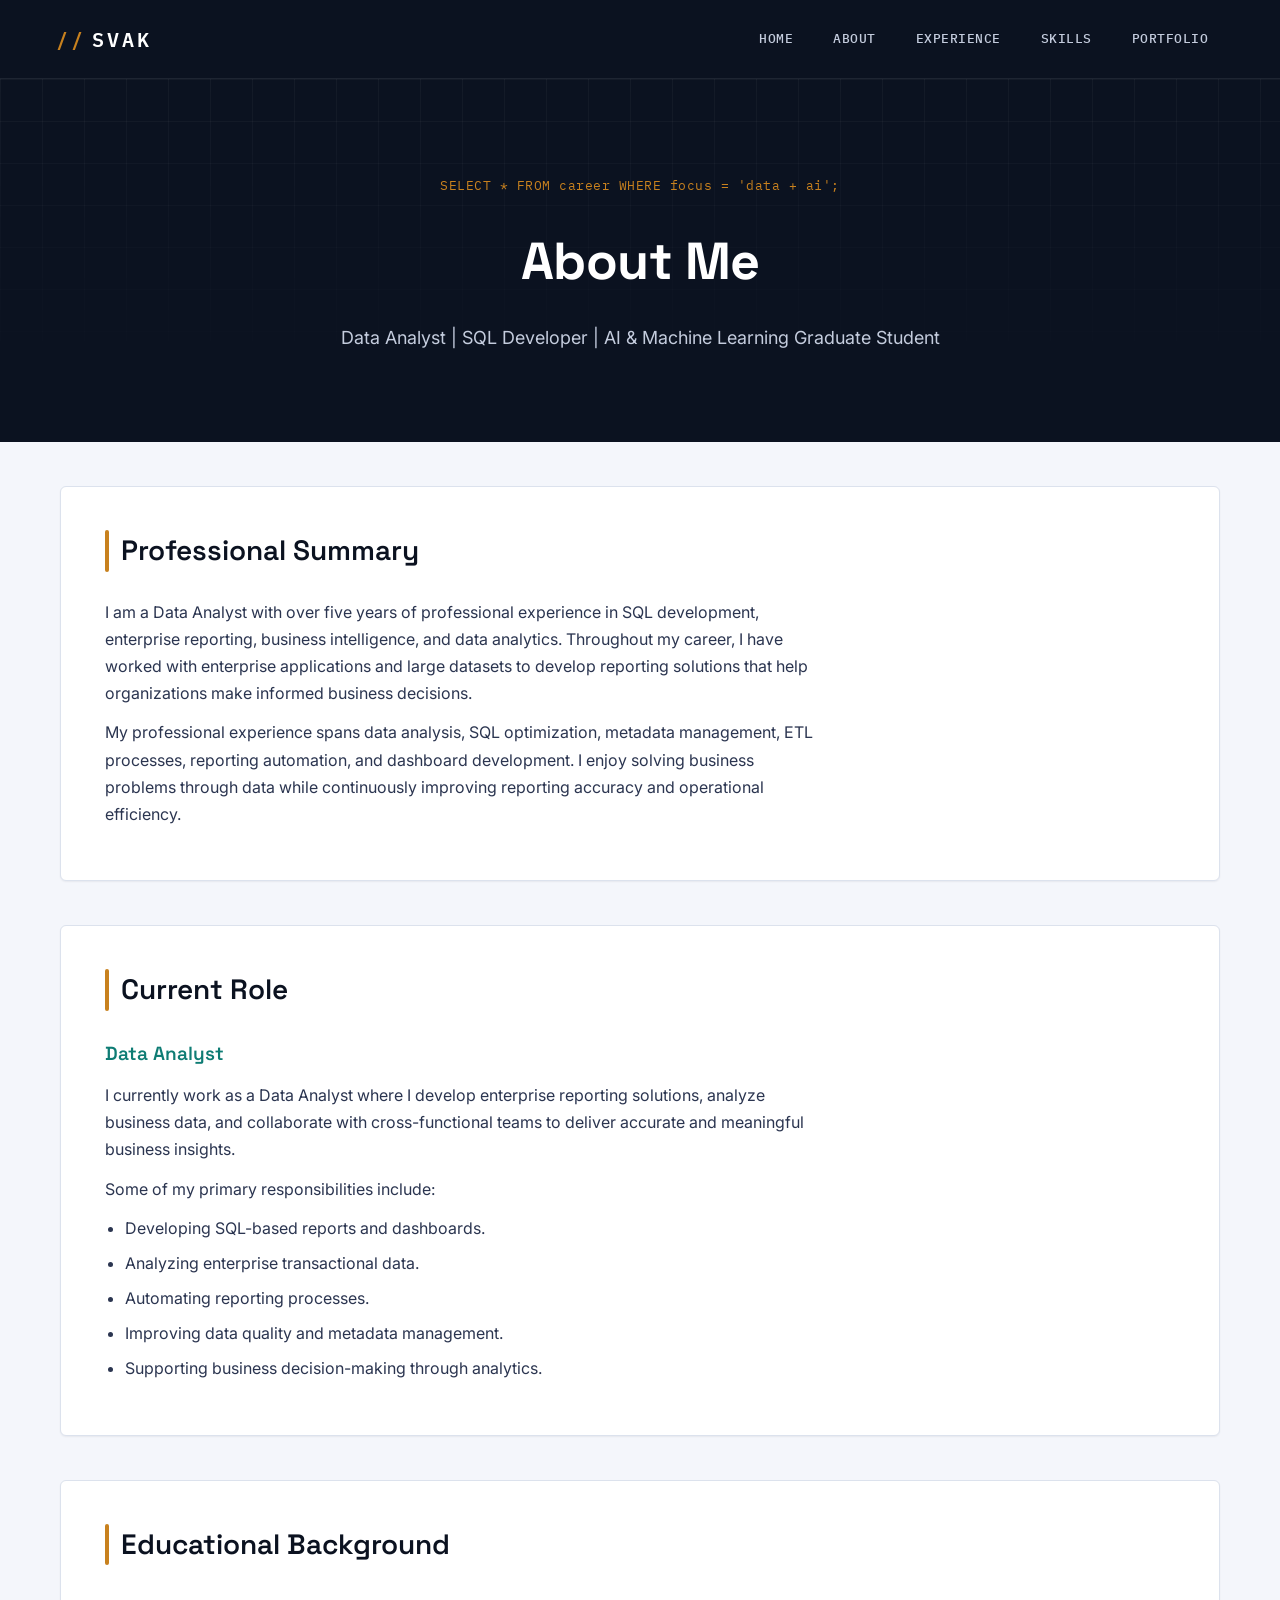
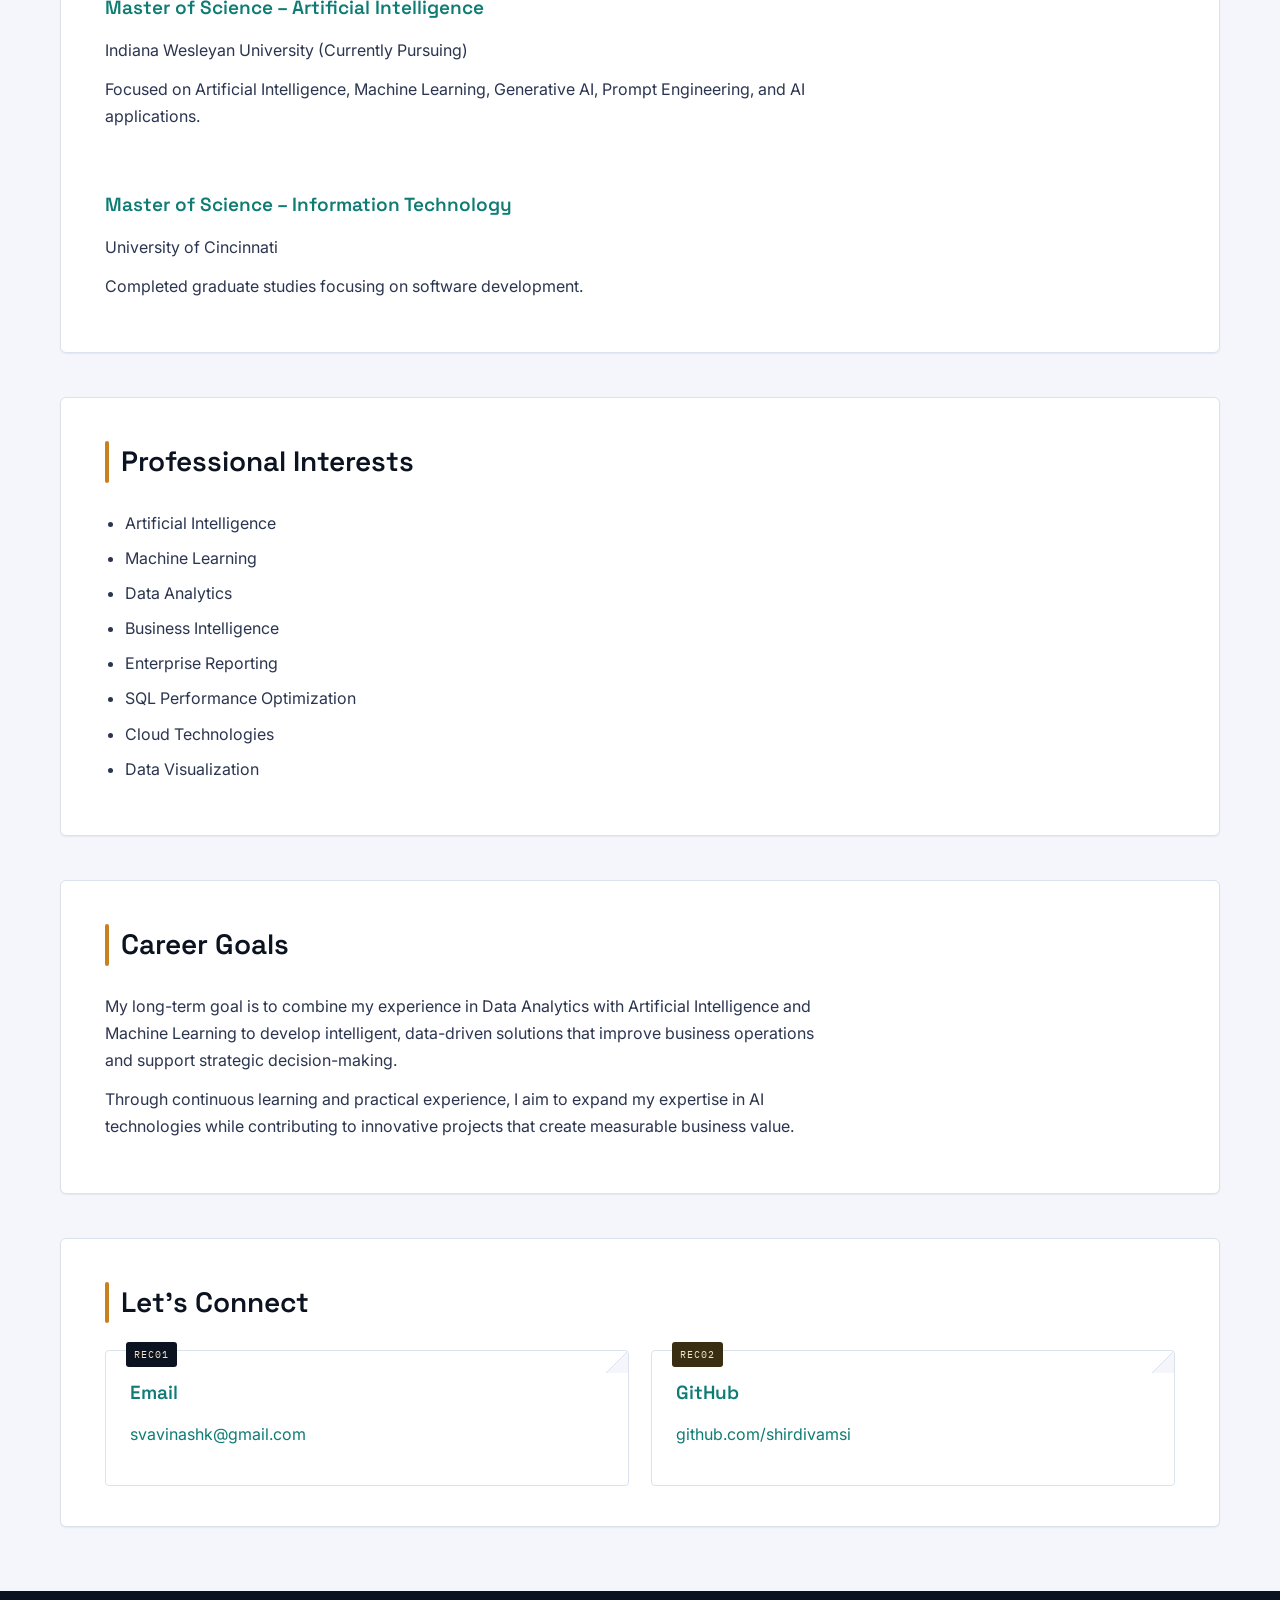
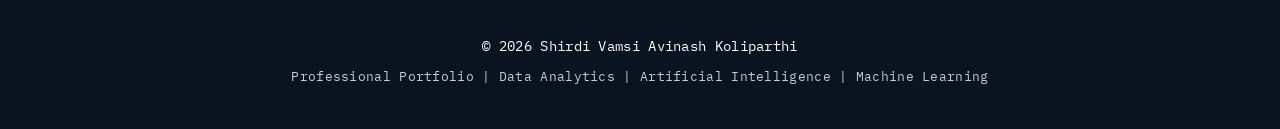
==== commit a6563a6b: "Update about.html" ====
--- a/about.html
+++ b/about.html
@@ -18,7 +18,7 @@
 
 <div class="logo">
 
-<a href="#contact">SVAK</a>
+<a href="index.html">SVAK</a>
 
 </div>
 
--- a/style.css
+++ b/style.css
@@ -24,6 +24,11 @@
   --font-display:'Space Grotesk',Arial,sans-serif;
   --font-body:'Inter',Segoe UI,Arial,sans-serif;
   --font-mono:'IBM Plex Mono',Consolas,monospace;
+
+  /* Elevation scale — consistent shadow tiers instead of ad-hoc values */
+  --shadow-sm:0 1px 2px rgba(11,18,32,0.06);
+  --shadow-md:0 8px 20px rgba(11,18,32,0.08);
+  --shadow-lg:0 16px 32px rgba(11,18,32,0.12);
 }
 
 *{margin:0;padding:0;box-sizing:border-box;}
@@ -110,9 +115,12 @@
   font-weight:500;
   letter-spacing:0.5px;
   text-transform:uppercase;
-  padding:8px 12px;
+  padding:12px 16px;
   border-radius:3px;
   transition:color .2s ease, background .2s ease;
+  min-height:44px;
+  display:inline-flex;
+  align-items:center;
 }
 nav ul a:hover{
   color:#fff;
@@ -126,7 +134,7 @@
 header,.page-header{
   color:#fff;
   text-align:center;
-  padding:100px 25px 90px;
+  padding:96px 24px 88px;
   background:var(--ink-900);
   position:relative;
   overflow:hidden;
@@ -160,7 +168,7 @@
   font-size:13px;
   letter-spacing:0.5px;
   color:var(--accent-amber);
-  margin-bottom:22px;
+  margin-bottom:20px;
   position:relative;
   z-index:1;
 }
@@ -173,7 +181,7 @@
   font-size:13px;
   letter-spacing:0.5px;
   color:var(--accent-amber);
-  margin-bottom:22px;
+  margin-bottom:20px;
   position:relative;
   z-index:1;
   min-height:1.2em;
@@ -197,7 +205,7 @@
   font-size:52px;
   font-weight:700;
   letter-spacing:-0.5px;
-  margin-bottom:18px;
+  margin-bottom:16px;
   position:relative;
   z-index:1;
 }
@@ -235,7 +243,7 @@
   border:1px solid var(--line);
   border-radius:6px;
   padding:40px 44px;
-  box-shadow:0 1px 2px rgba(11,18,32,0.04);
+  box-shadow:var(--shadow-sm);
 }
 
 section h2{
@@ -243,7 +251,7 @@
   color:var(--ink-900);
   font-size:28px;
   font-weight:600;
-  padding-left:18px;
+  padding-left:16px;
   margin-bottom:24px;
   position:relative;
 }
@@ -261,11 +269,12 @@
   font-family:var(--font-display);
   font-size:19px;
   font-weight:600;
-  margin:20px 0 10px;
+  margin:20px 0 8px;
   color:var(--accent-teal);
 }
-section p{margin:14px 0;color:var(--ink-700);}
-section ul{padding-left:22px;margin:12px 0;}
+/* Line-length control: keep prose readable on wide desktop sections */
+section p{margin:12px 0;color:var(--ink-700);max-width:72ch;}
+section ul{padding-left:20px;margin:12px 0;max-width:72ch;}
 section li{margin:8px 0;color:var(--ink-700);}
 section li strong{color:var(--ink-900);}
 
@@ -283,9 +292,40 @@
   background:var(--card);
   border:1px solid var(--line);
   border-radius:4px;
-  padding:26px 26px 24px;
+  padding:24px;
   position:relative;
   transition:transform .18s ease, box-shadow .18s ease, border-color .18s ease;
+}
+
+/* die-cut corner notch — the orientation cut on a physical punch card,
+   read here as the "record" motif made literal rather than decorative */
+.card::after{
+  content:"";
+  position:absolute;
+  top:0;
+  right:0;
+  width:22px;
+  height:22px;
+  background:
+    linear-gradient(
+      135deg,
+      transparent calc(50% - 0.5px),
+      var(--line) calc(50% - 0.5px),
+      var(--line) calc(50% + 0.5px),
+      var(--paper) calc(50% + 0.5px)
+    );
+  transition:background .18s ease;
+  pointer-events:none;
+}
+.card:hover::after{
+  background:
+    linear-gradient(
+      135deg,
+      transparent calc(50% - 0.5px),
+      var(--accent-teal) calc(50% - 0.5px),
+      var(--accent-teal) calc(50% + 0.5px),
+      var(--accent-teal-soft) calc(50% + 0.5px)
+    );
 }
 
 /* punch-card style index tab, numbered by position */
@@ -300,7 +340,7 @@
   font-family:var(--font-mono);
   font-size:10px;
   letter-spacing:1px;
-  padding:3px 8px;
+  padding:4px 8px;
   border-radius:3px;
 }
 .projects,.cards{counter-reset:card-index;}
@@ -308,7 +348,7 @@
 .card:hover{
   transform:translateY(-4px);
   border-color:var(--accent-teal);
-  box-shadow:0 10px 24px rgba(11,18,32,0.09);
+  box-shadow:var(--shadow-md);
 }
 
 /* subtle color coding by position, echoes the original nth-child accents */
@@ -326,7 +366,7 @@
 .reveal{
   opacity:0;
   transform:translateY(16px);
-  transition:opacity .5s ease, transform .5s ease;
+  transition:opacity .4s ease, transform .4s ease;
   transition-delay:var(--reveal-delay,0ms);
 }
 .reveal.is-visible{
@@ -340,7 +380,7 @@
 .stats{
   display:grid;
   grid-template-columns:repeat(auto-fit,minmax(160px,1fr));
-  gap:18px;
+  gap:16px;
   width:min(92%,1160px);
   margin:-28px auto 44px;
   position:relative;
@@ -350,9 +390,9 @@
   background:var(--card);
   border:1px solid var(--line);
   border-radius:6px;
-  padding:22px 18px;
+  padding:24px 16px;
   text-align:center;
-  box-shadow:0 8px 20px rgba(11,18,32,0.08);
+  box-shadow:var(--shadow-md);
 }
 .stat-number{
   display:block;
@@ -378,10 +418,10 @@
 .tags{
   display:flex;
   flex-wrap:wrap;
-  gap:10px;
+  gap:8px;
   list-style:none;
   padding:0;
-  margin:14px 0;
+  margin:12px 0;
 }
 .tag{
   display:inline-flex;
@@ -393,7 +433,7 @@
   background:var(--paper);
   border:1px solid var(--line);
   border-radius:100px;
-  padding:6px 14px;
+  padding:8px 16px;
   transition:border-color .18s ease, color .18s ease, background .18s ease;
 }
 .tag:hover{
@@ -418,7 +458,8 @@
   align-items:center;
   gap:8px;
   text-decoration:none;
-  padding:13px 26px;
+  padding:12px 28px;
+  min-height:44px;
   border-radius:4px;
   font-family:var(--font-mono);
   font-size:13px;
@@ -463,10 +504,26 @@
   width:100%;
   max-width:1000px;
   display:block;
-  margin:30px auto;
+  margin:32px auto;
   border-radius:6px;
   border:1px solid var(--line);
-  box-shadow:0 12px 28px rgba(11,18,32,0.12);
+  box-shadow:var(--shadow-lg);
+}
+
+/* ===========================
+   Query caption — echoes the hero's typed SQL line,
+   used to introduce data tables inline in a light card
+=========================== */
+.query-caption{
+  font-family:var(--font-mono);
+  font-size:13px;
+  letter-spacing:0.3px;
+  color:var(--accent-amber);
+  background:var(--ink-900);
+  display:inline-block;
+  padding:6px 12px;
+  border-radius:3px;
+  margin-bottom:16px;
 }
 
 /* ===========================
@@ -483,7 +540,7 @@
 
 .comparison-table th,
 .comparison-table td{
-  padding:13px 16px;
+  padding:12px 16px;
   text-align:left;
   vertical-align:top;
   border:1px solid var(--line);
@@ -514,13 +571,13 @@
 =========================== */
 footer{
   margin-top:64px;
-  padding:36px 20px 30px;
+  padding:36px 20px 32px;
   text-align:center;
   color:#C4CCDD;
   background:var(--ink-900);
   font-family:var(--font-mono);
 }
-footer p{margin:6px 0;font-size:13px;letter-spacing:0.3px;}
+footer p{margin:8px 0;font-size:13px;letter-spacing:0.3px;}
 footer p:first-child{color:#fff;font-size:14px;}
 
 /* ===========================
@@ -537,13 +594,13 @@
     flex-wrap:wrap;
     gap:4px;
   }
-  header,.page-header{padding:70px 20px 60px;}
+  header,.page-header{padding:72px 20px 60px;}
   header h1,.page-header h1{font-size:34px;}
   header h2,.page-header h2{font-size:19px;}
   header p,.page-header p{font-size:16px;}
   header::before,.page-header::before{font-size:11px;padding:0 10px;}
   section{
-    padding:26px 22px;
+    padding:24px;
     width:94%;
     margin:28px auto;
   }
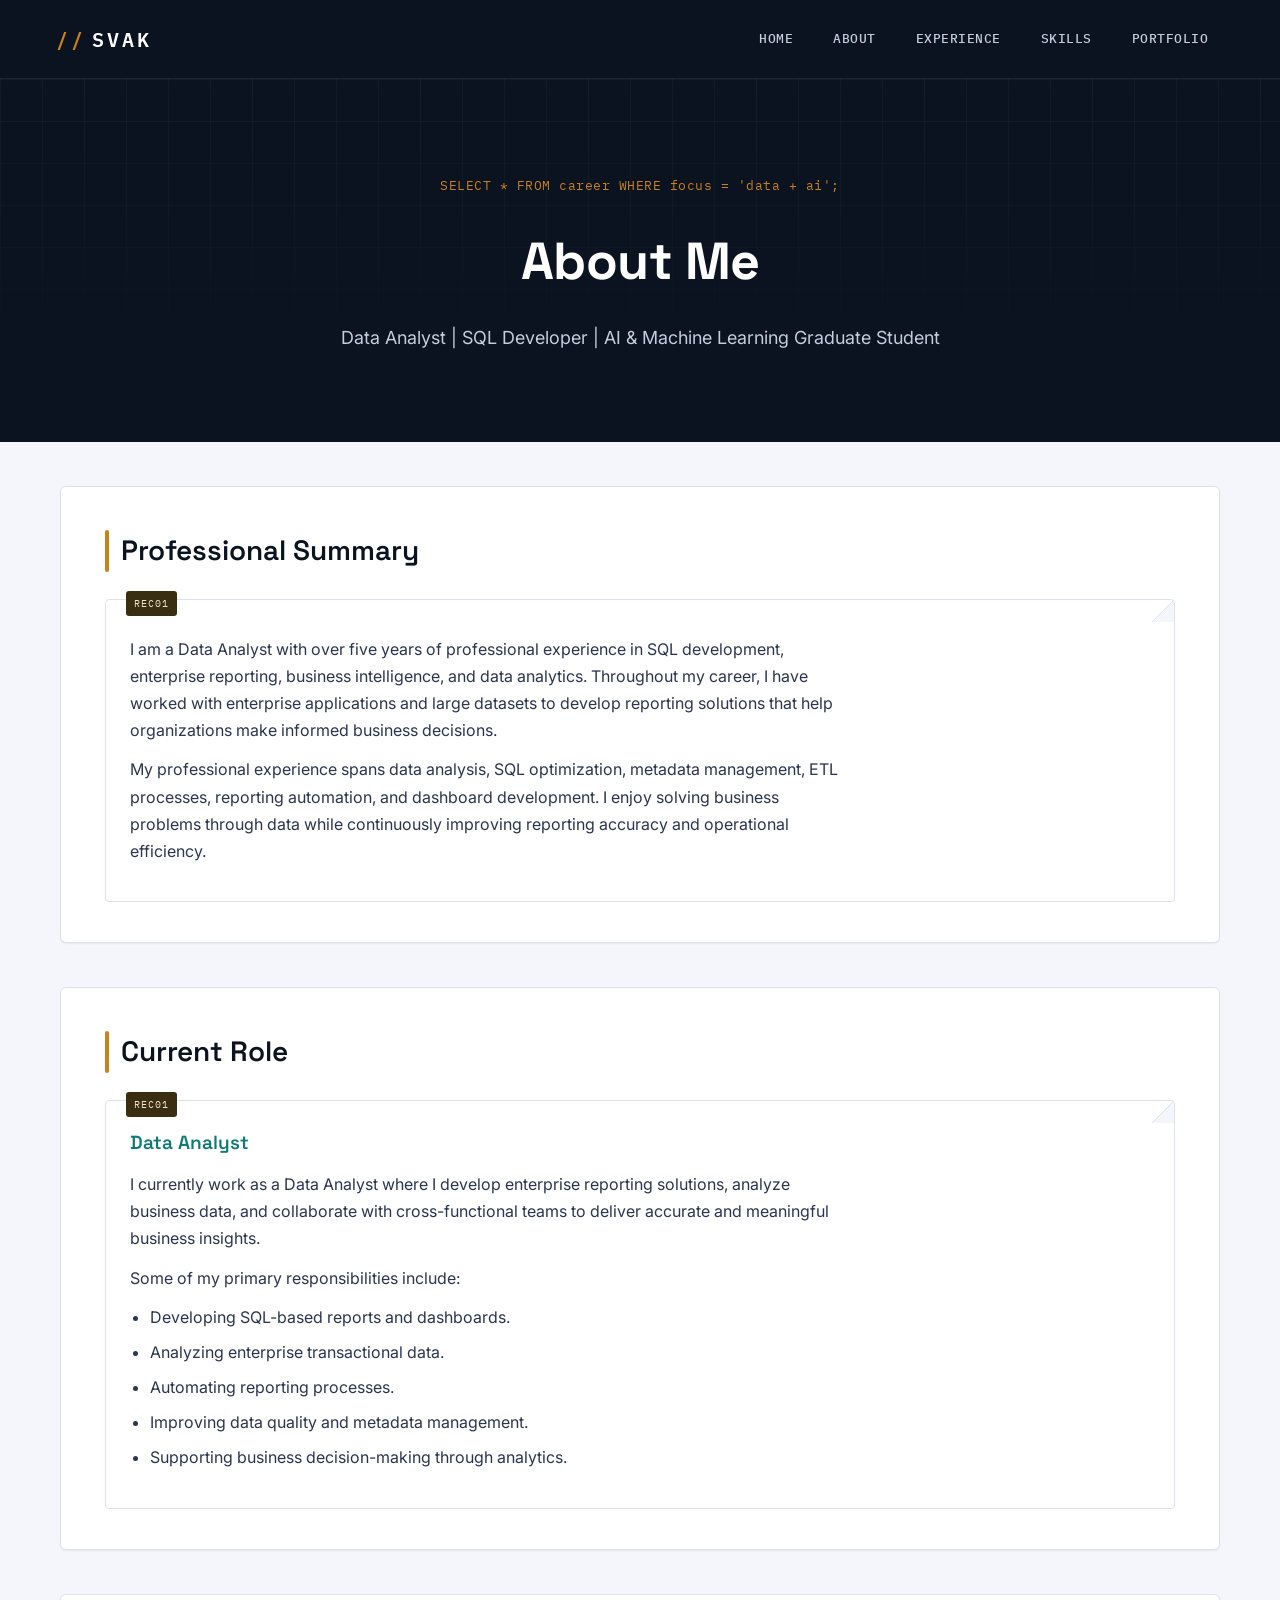
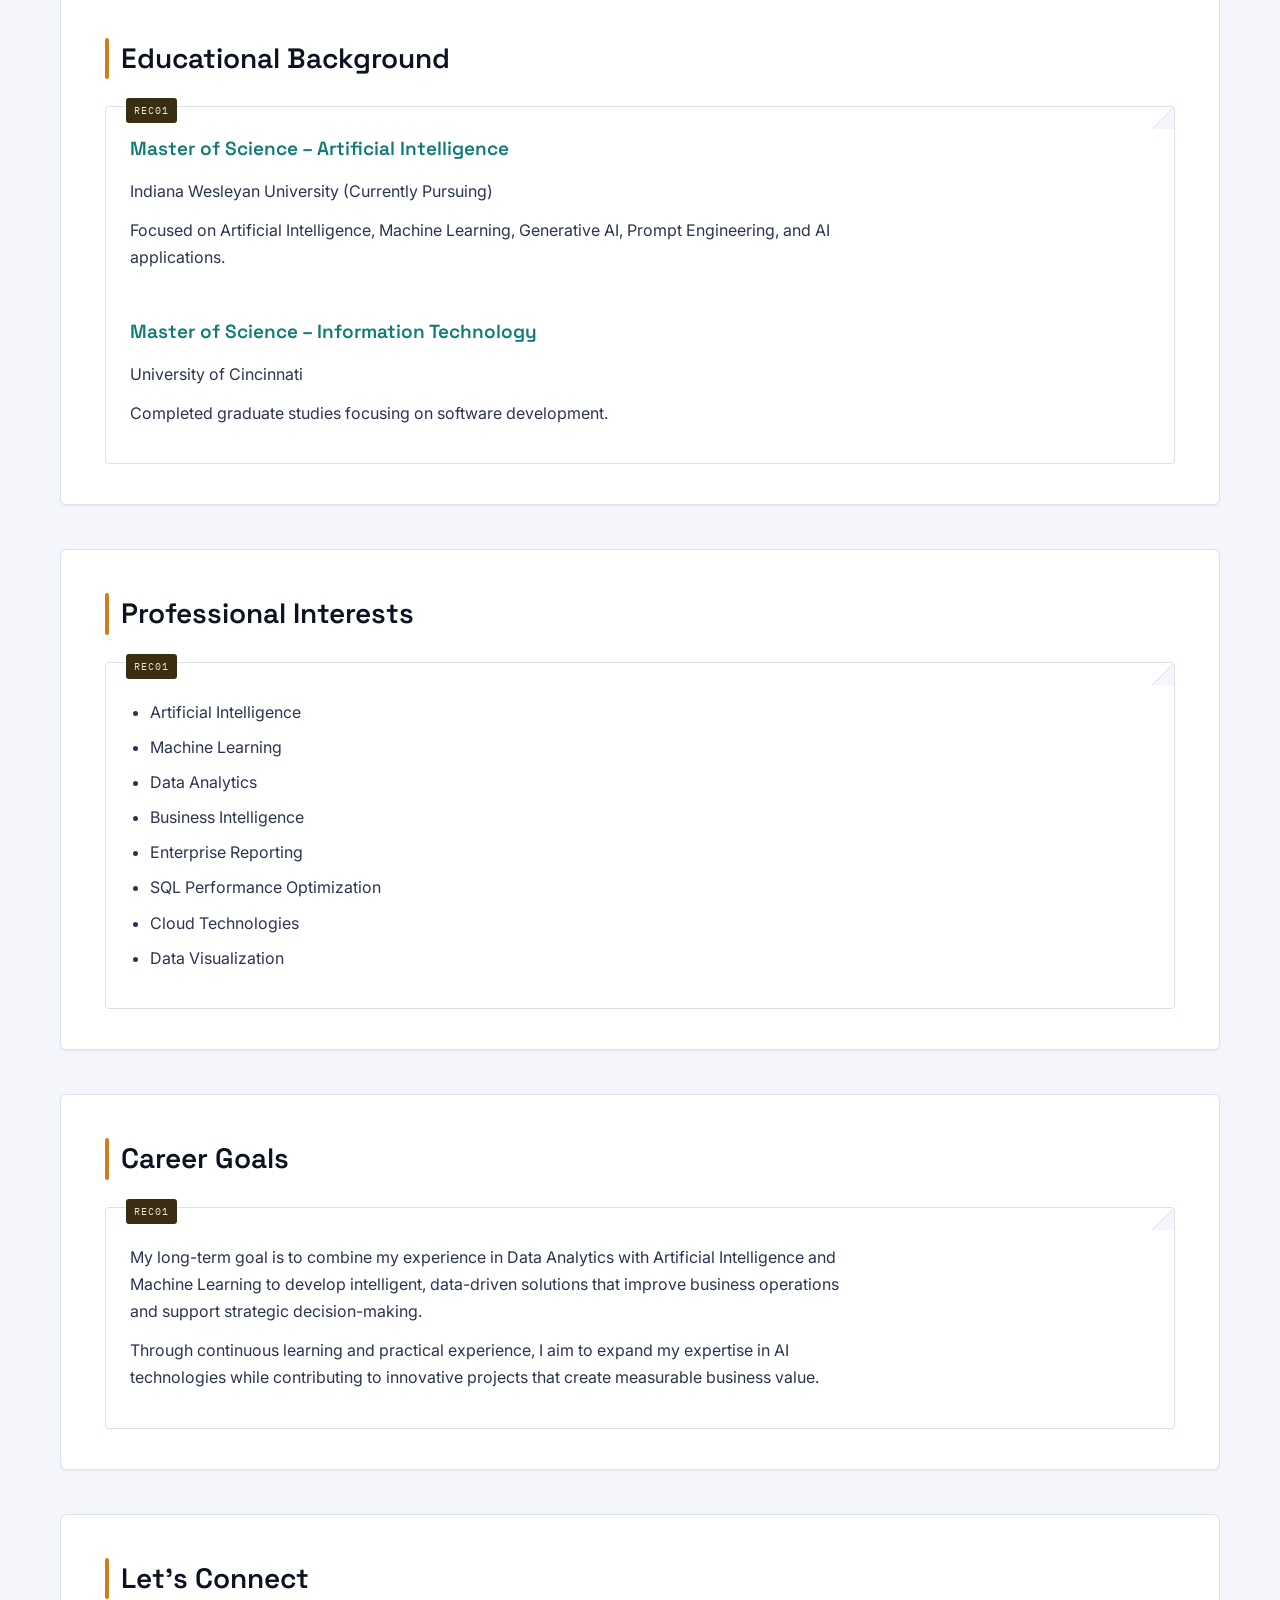
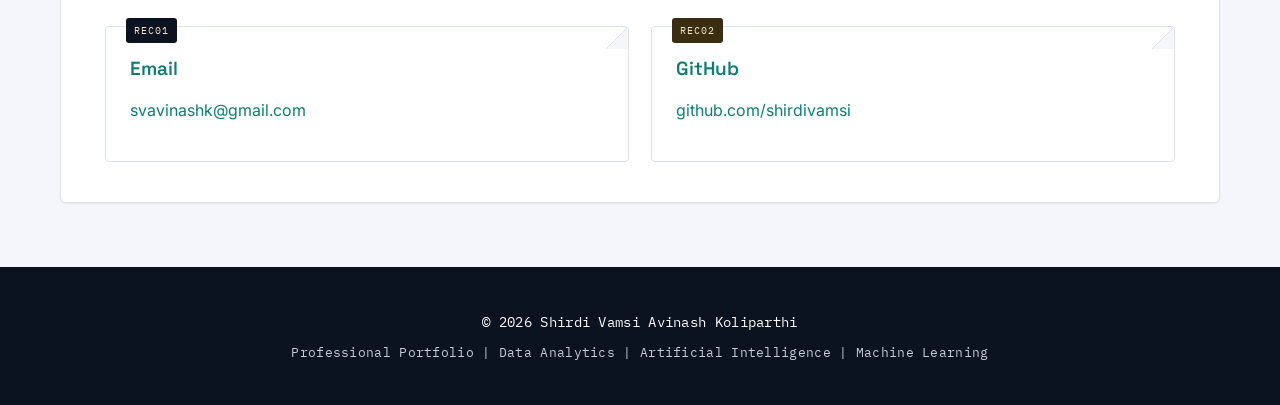
==== commit 515f760c: "Update about.html" ====
--- a/about.html
+++ b/about.html
@@ -54,6 +54,8 @@
 
 <h2>Professional Summary</h2>
 
+
+<div class="card reveal">
 <p>
 
 I am a Data Analyst with over five years of professional experience in SQL development, enterprise reporting, business intelligence, and data analytics. Throughout my career, I have worked with enterprise applications and large datasets to develop reporting solutions that help organizations make informed business decisions.
@@ -65,6 +67,7 @@
 My professional experience spans data analysis, SQL optimization, metadata management, ETL processes, reporting automation, and dashboard development. I enjoy solving business problems through data while continuously improving reporting accuracy and operational efficiency.
 
 </p>
+</div>
 
 </section>
 
@@ -72,6 +75,8 @@
 
 <h2>Current Role</h2>
 
+
+<div class="card reveal">
 <h3>Data Analyst</h3>
 
 <p>
@@ -99,6 +104,7 @@
 <li>Supporting business decision-making through analytics.</li>
 
 </ul>
+</div>
 
 </section>
 
@@ -106,6 +112,8 @@
 
 <h2>Educational Background</h2>
 
+
+<div class="card reveal">
 <h3>Master of Science – Artificial Intelligence</h3>
 
 <p>
@@ -135,6 +143,7 @@
 Completed graduate studies focusing on software development.
 
 </p>
+</div>
 
 </section>
 
@@ -142,6 +151,8 @@
 
 <h2>Professional Interests</h2>
 
+
+<div class="card reveal">
 <ul>
 
 <li>Artificial Intelligence</li>
@@ -161,6 +172,7 @@
 <li>Data Visualization</li>
 
 </ul>
+</div>
 
 </section>
 
@@ -168,6 +180,8 @@
 
 <h2>Career Goals</h2>
 
+
+<div class="card reveal">
 <p>
 
 My long-term goal is to combine my experience in Data Analytics with Artificial Intelligence and Machine Learning to develop intelligent, data-driven solutions that improve business operations and support strategic decision-making.
@@ -179,6 +193,7 @@
 Through continuous learning and practical experience, I aim to expand my expertise in AI technologies while contributing to innovative projects that create measurable business value.
 
 </p>
+</div>
 
 </section>
 
